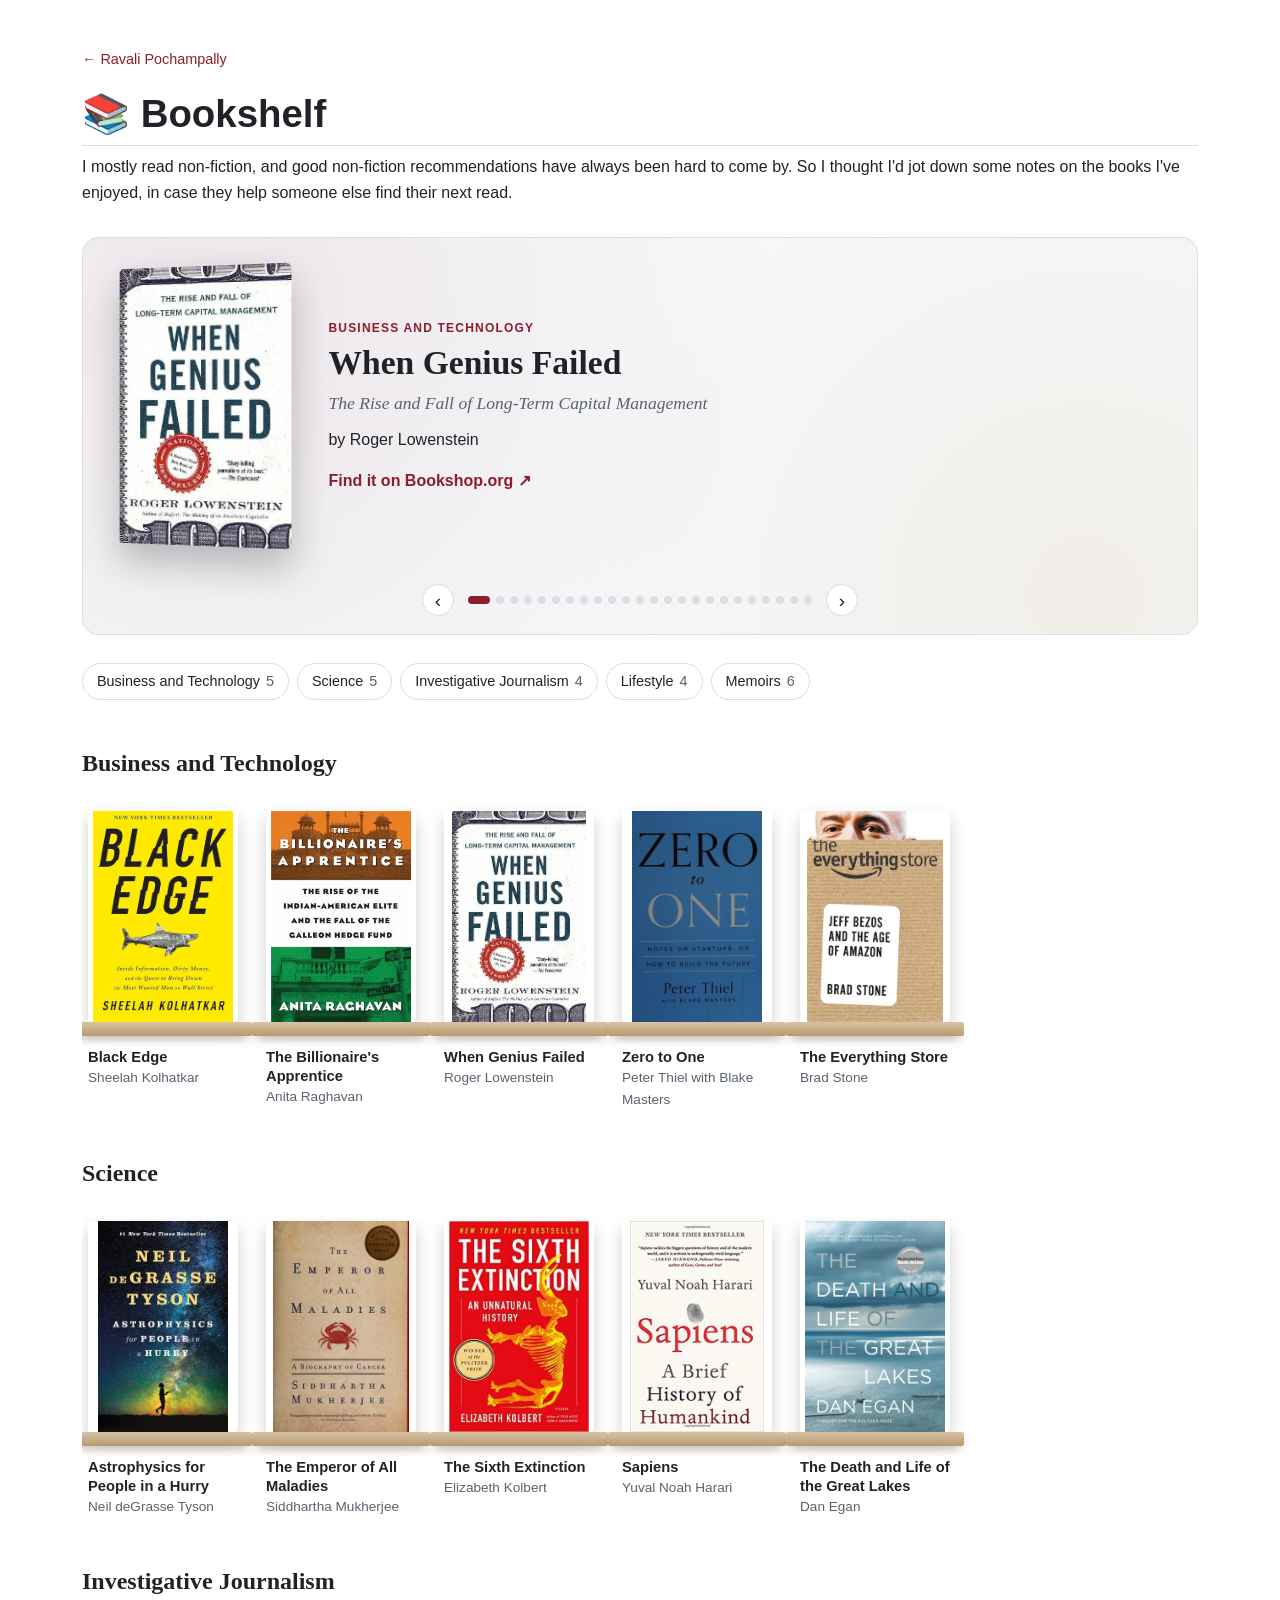
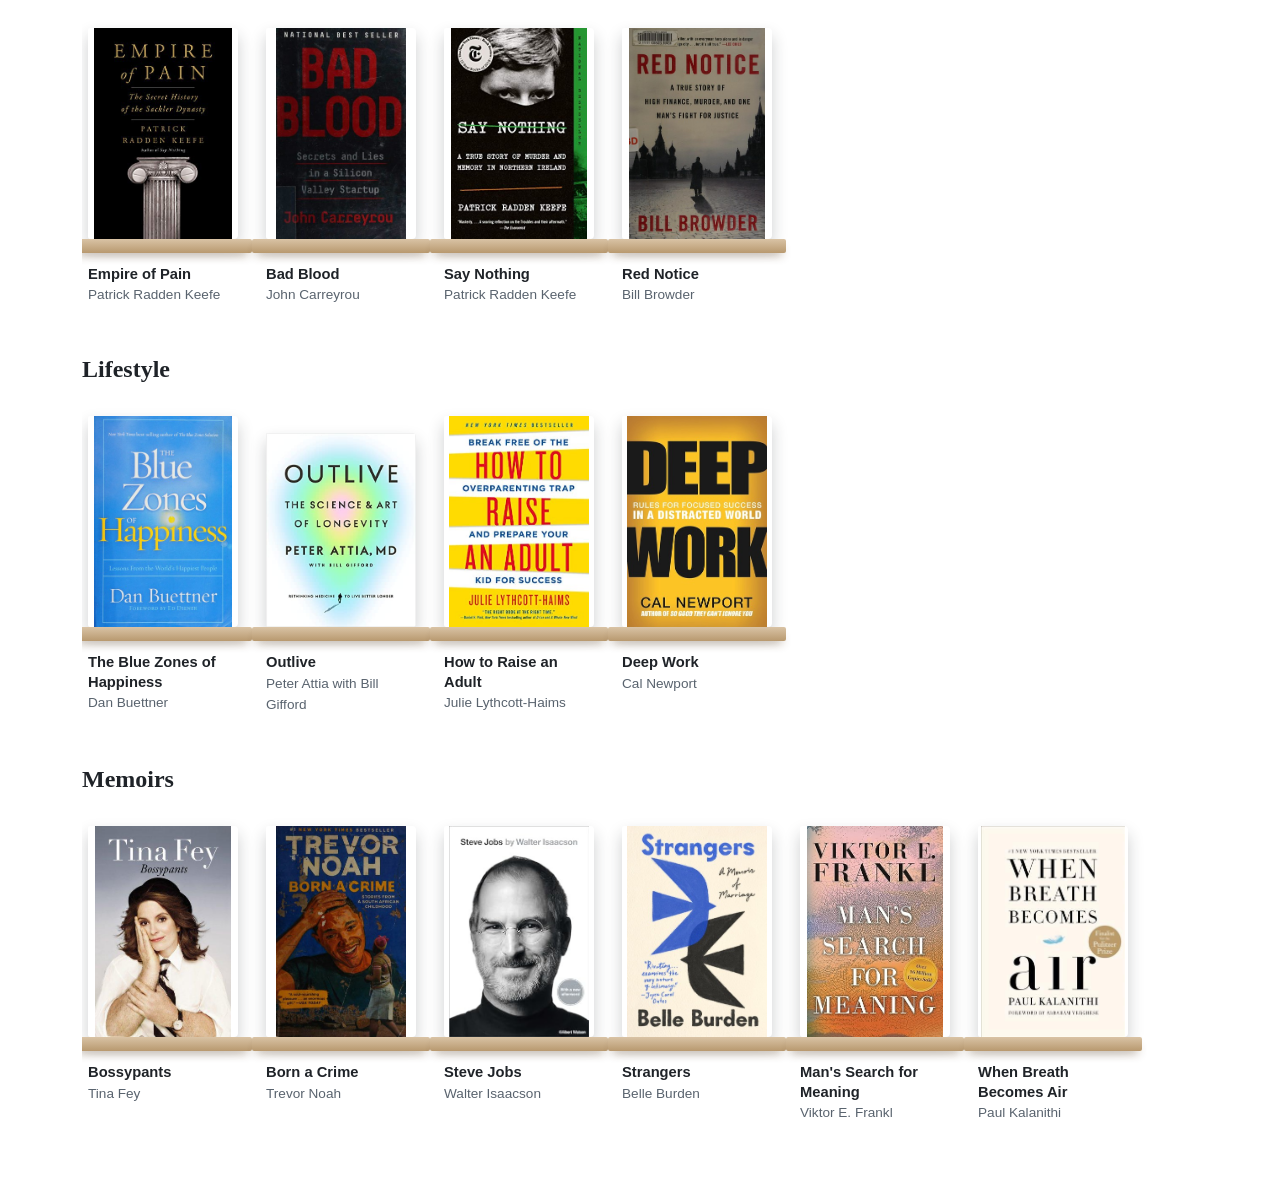
==== bookshelf.html @ 6ad0dac7 "Rebuild site with home, projects and bookshelf pages - Home: intro, links (LinkedIn, GitHub, resume " ====
<!DOCTYPE html>
<html lang="en">
<head>
  <meta charset="utf-8">
  <meta name="viewport" content="width=device-width, initial-scale=1">
  <title>Bookshelf · Ravali Pochampally</title>
  <meta name="description" content="Non-fiction books Ravali Pochampally has enjoyed and recommends: business and technology, science, investigative journalism, lifestyle and memoirs.">
  <link rel="stylesheet" href="css/site.css">
</head>
<body>
  <div class="page page-wide">
    <p class="crumb"><a href="./">← Ravali Pochampally</a></p>
    <h1>📚 Bookshelf</h1>
    <p class="lede">I mostly read non-fiction, and good non-fiction recommendations have always been hard to come by. So I thought I'd jot down some notes on the books I've enjoyed, in case they help someone else find their next read.</p>

    <!-- Rotating spotlight: filled in from the BOOKS list below -->
    <section class="spotlight" aria-roledescription="carousel" aria-label="Featured books">
      <div class="spot-stage" id="spot-stage" aria-live="polite"></div>
      <div class="spot-controls">
        <button class="spot-btn" id="spot-prev" aria-label="Previous book">‹</button>
        <div class="spot-dots" id="spot-dots" role="tablist"></div>
        <button class="spot-btn" id="spot-next" aria-label="Next book">›</button>
      </div>
    </section>

    <nav class="shelf-nav" id="shelf-nav" aria-label="Sections"></nav>

    <!-- Shelves: one per section, filled in from the BOOKS list below -->
    <div id="shelves"></div>
  </div>

  <script>
    /*
      To add a book: add a line to the right section below.
      cover = file in images/books/, sub = subtitle (optional), isbn = 13-digit ISBN.
      Links go to that edition on Bookshop.org. To use a different page, add url: "https://...".
    */
    const BOOKS = [
      { section: "Business and Technology", items: [
        { title: "Black Edge", sub: "Inside Information, Dirty Money, and the Quest to Bring Down the Most Wanted Man on Wall Street", author: "Sheelah Kolhatkar", cover: "black-edge", isbn: "9780812985795" },
        { title: "The Billionaire's Apprentice", sub: "The Rise of the Indian-American Elite and the Fall of the Galleon Hedge Fund", author: "Anita Raghavan", cover: "billionaires-apprentice", isbn: "9781455504039" },
        { title: "When Genius Failed", sub: "The Rise and Fall of Long-Term Capital Management", author: "Roger Lowenstein", cover: "when-genius-failed", isbn: "9780375758256" },
        { title: "Zero to One", sub: "Notes on Startups, or How to Build the Future", author: "Peter Thiel with Blake Masters", cover: "zero-to-one", isbn: "9780804139298" },
        { title: "The Everything Store", sub: "Jeff Bezos and the Age of Amazon", author: "Brad Stone", cover: "everything-store", isbn: "9780316219266" },
      ]},
      { section: "Science", items: [
        { title: "Astrophysics for People in a Hurry", author: "Neil deGrasse Tyson", cover: "astrophysics", isbn: "9780393609394" },
        { title: "The Emperor of All Maladies", sub: "A Biography of Cancer", author: "Siddhartha Mukherjee", cover: "emperor-of-all-maladies", isbn: "9781439170915" },
        { title: "The Sixth Extinction", sub: "An Unnatural History", author: "Elizabeth Kolbert", cover: "sixth-extinction", isbn: "9781250062185" },
        { title: "Sapiens", sub: "A Brief History of Humankind", author: "Yuval Noah Harari", cover: "sapiens", isbn: "9780062316097" },
        { title: "The Death and Life of the Great Lakes", author: "Dan Egan", cover: "death-and-life-great-lakes", isbn: "9780393246438" },
      ]},
      { section: "Investigative Journalism", items: [
        { title: "Empire of Pain", sub: "The Secret History of the Sackler Dynasty", author: "Patrick Radden Keefe", cover: "empire-of-pain", isbn: "9780385545686" },
        { title: "Bad Blood", sub: "Secrets and Lies in a Silicon Valley Startup", author: "John Carreyrou", cover: "bad-blood", isbn: "9781524731656" },
        { title: "Say Nothing", sub: "A True Story of Murder and Memory in Northern Ireland", author: "Patrick Radden Keefe", cover: "say-nothing", isbn: "9780307279286" },
        { title: "Red Notice", sub: "A True Story of High Finance, Murder, and One Man's Fight for Justice", author: "Bill Browder", cover: "red-notice", isbn: "9781476755748" },
      ]},
      { section: "Lifestyle", items: [
        { title: "The Blue Zones of Happiness", sub: "Lessons from the World's Happiest People", author: "Dan Buettner", cover: "blue-zones-happiness", isbn: "9781426218484" },
        { title: "Outlive", sub: "The Science and Art of Longevity", author: "Peter Attia with Bill Gifford", cover: "outlive", isbn: "9780593236598" },
        { title: "How to Raise an Adult", sub: "Break Free of the Overparenting Trap and Prepare Your Kid for Success", author: "Julie Lythcott-Haims", cover: "how-to-raise-an-adult", isbn: "9781627791779" },
        { title: "Deep Work", sub: "Rules for Focused Success in a Distracted World", author: "Cal Newport", cover: "deep-work", isbn: "9781455586691" },
      ]},
      { section: "Memoirs", items: [
        { title: "Bossypants", author: "Tina Fey", cover: "bossypants", isbn: "9780316056861" },
        { title: "Born a Crime", sub: "Stories from a South African Childhood", author: "Trevor Noah", cover: "born-a-crime", isbn: "9780399588198" },
        { title: "Steve Jobs", author: "Walter Isaacson", cover: "steve-jobs", isbn: "9781451648539" },
        { title: "Strangers", sub: "A Memoir of a Marriage", author: "Belle Burden", cover: "strangers", isbn: "9780593733318" },
        { title: "Man's Search for Meaning", author: "Viktor E. Frankl", cover: "mans-search-for-meaning", isbn: "9780807014271" },
        { title: "When Breath Becomes Air", author: "Paul Kalanithi", cover: "when-breath-becomes-air", isbn: "9780812988406" },
      ]},
    ];

    const esc = s => String(s).replace(/[&<>"']/g, c => ({ "&": "&amp;", "<": "&lt;", ">": "&gt;", '"': "&quot;", "'": "&#39;" }[c]));
    const slug = s => s.toLowerCase().replace(/[^a-z0-9]+/g, "-").replace(/^-|-$/g, "");
    const link = b => b.url || "https://bookshop.org/book/" + b.isbn;
    const img = b => "images/books/" + b.cover + ".jpg";

    // ---------- Shelves ----------
    const shelves = document.getElementById("shelves");
    const nav = document.getElementById("shelf-nav");
    BOOKS.forEach(group => {
      const id = slug(group.section);
      nav.insertAdjacentHTML("beforeend", `<a class="chip" href="#${id}">${esc(group.section)} <span>${group.items.length}</span></a>`);
      shelves.insertAdjacentHTML("beforeend", `
        <section class="shelf" id="${id}">
          <h2>${esc(group.section)}</h2>
          <div class="shelf-row">
            ${group.items.map(b => `
              <a class="book" href="${link(b)}" target="_blank" rel="noopener" title="${esc(b.title)}${b.sub ? ": " + esc(b.sub) : ""}, by ${esc(b.author)}">
                <span class="cover"><img src="${img(b)}" alt="Cover of ${esc(b.title)}" loading="lazy"></span>
                <span class="book-title">${esc(b.title)}</span>
                <span class="book-author">${esc(b.author)}</span>
              </a>`).join("")}
          </div>
        </section>`);
    });

    // ---------- Spotlight (rotates through every book) ----------
    const all = BOOKS.flatMap(g => g.items.map(b => ({ ...b, section: g.section })));
    // Shuffle so each visit starts somewhere different.
    for (let i = all.length - 1; i > 0; i--) { const j = Math.floor(Math.random() * (i + 1)); [all[i], all[j]] = [all[j], all[i]]; }

    const stage = document.getElementById("spot-stage");
    const dots = document.getElementById("spot-dots");
    all.forEach((b, i) => dots.insertAdjacentHTML("beforeend",
      `<button class="spot-dot" role="tab" aria-label="${esc(b.title)}" data-i="${i}"></button>`));

    let cur = 0, timer = null;
    const reduce = window.matchMedia("(prefers-reduced-motion: reduce)").matches;

    function show(i) {
      cur = (i + all.length) % all.length;
      const b = all[cur];
      stage.innerHTML = `
        <a class="spot-card" href="${link(b)}" target="_blank" rel="noopener">
          <span class="spot-cover"><img src="${img(b)}" alt="Cover of ${esc(b.title)}"></span>
          <span class="spot-text">
            <span class="spot-cat">${esc(b.section)}</span>
            <span class="spot-title">${esc(b.title)}</span>
            ${b.sub ? `<span class="spot-sub">${esc(b.sub)}</span>` : ""}
            <span class="spot-author">by ${esc(b.author)}</span>
            <span class="spot-go">Find it on Bookshop.org ↗</span>
          </span>
        </a>`;
      dots.querySelectorAll(".spot-dot").forEach((d, k) => d.setAttribute("aria-selected", k === cur));
    }
    function start() { if (!reduce) { stop(); timer = setInterval(() => show(cur + 1), 4500); } }
    function stop() { clearInterval(timer); timer = null; }

    document.getElementById("spot-prev").onclick = () => { show(cur - 1); start(); };
    document.getElementById("spot-next").onclick = () => { show(cur + 1); start(); };
    dots.onclick = e => { const d = e.target.closest(".spot-dot"); if (d) { show(+d.dataset.i); start(); } };
    const spot = document.querySelector(".spotlight");
    spot.addEventListener("mouseenter", stop);
    spot.addEventListener("mouseleave", start);
    spot.addEventListener("focusin", stop);
    spot.addEventListener("focusout", start);

    show(0);
    start();
  </script>
</body>
</html>
---- css/site.css ----
:root {
  --text: #1f2328;
  --muted: #59636e;
  --accent: #8b1e2d;
  --rule: #d8dee4;
  --bg: #ffffff;
  --panel: #f6f8fa;
  --star: #b7791f;
}
* { box-sizing: border-box; }
html { -webkit-text-size-adjust: 100%; }
body {
  margin: 0;
  background: var(--bg);
  color: var(--text);
  font: 16px/1.6 -apple-system, BlinkMacSystemFont, "Segoe UI", "Noto Sans", Helvetica, Arial, sans-serif;
}
a { color: var(--accent); text-decoration: none; }
a:hover { text-decoration: underline; }

.page {
  max-width: 920px;
  margin: 0 auto;
  padding: 48px 32px 64px;
}

/* ---------- Header ---------- */
.crumb {
  font-size: 0.9rem;
  margin: 0 0 20px;
}
h1 {
  font-size: 2.4rem;
  line-height: 1.2;
  margin: 0 0 8px;
  padding-bottom: 8px;
  border-bottom: 1px solid var(--rule);
}
.contact {
  list-style: none;
  padding: 0;
  margin: 12px 0 24px;
  color: var(--muted);
}
.contact li { margin: 2px 0; }
.lede { margin: 0 0 8px; }
.muted { color: var(--muted); }

h2 {
  font-size: 1.5rem;
  margin: 40px 0 16px;
  padding-bottom: 6px;
  border-bottom: 1px solid var(--rule);
}

/* ---------- Home: panels that link to their own pages ---------- */
.panels {
  display: grid;
  grid-template-columns: repeat(2, minmax(0, 1fr));
  gap: 20px;
  margin-top: 36px;
}
.panel {
  display: block;
  color: inherit;
  background: var(--panel);
  border: 1px solid var(--rule);
  border-radius: 10px;
  padding: 22px 24px;
  transition: border-color 0.15s, box-shadow 0.15s, transform 0.15s;
}
.panel:hover {
  text-decoration: none;
  border-color: var(--accent);
  box-shadow: 0 4px 14px rgba(31, 35, 40, 0.08);
  transform: translateY(-2px);
}
.panel h2 {
  font-size: 1.25rem;
  margin: 0 0 6px;
  padding: 0;
  border: 0;
}
.panel p { margin: 0 0 12px; color: var(--muted); font-size: 0.95rem; }
.panel ul { margin: 0 0 14px; padding-left: 1.2em; font-size: 0.95rem; }
.panel .go { color: var(--accent); font-weight: 600; font-size: 0.95rem; }

/* ---------- Projects page: clickable tiles ---------- */
.page-wide { max-width: 1180px; }
.tiles {
  display: grid;
  grid-template-columns: repeat(auto-fill, minmax(320px, 1fr));
  gap: 28px;
  margin-top: 32px;
}
.tile {
  display: flex;
  flex-direction: column;
  color: inherit;
  background: var(--bg);
  border: 1px solid var(--rule);
  border-radius: 14px;
  overflow: hidden;
  box-shadow: 0 2px 10px rgba(31, 35, 40, 0.05);
  transition: transform 0.18s, box-shadow 0.18s, border-color 0.18s;
}
.tile:hover {
  text-decoration: none;
  transform: translateY(-4px);
  border-color: var(--accent);
  box-shadow: 0 10px 28px rgba(31, 35, 40, 0.12);
}
.tile-shot {
  display: block;
  width: 100%;
  aspect-ratio: 16 / 10;
  object-fit: cover;
  object-position: top;
  border-bottom: 1px solid var(--rule);
}
.tile-body {
  flex: 1;
  display: flex;
  flex-direction: column;
  padding: 20px 22px 22px;
}
.tile-cat {
  font-size: 0.75rem;
  font-weight: 600;
  letter-spacing: 0.08em;
  text-transform: uppercase;
  color: var(--muted);
  margin: 0 0 8px;
}
.tile h2 {
  font-size: 1.3rem;
  line-height: 1.3;
  margin: 0 0 4px;
  padding: 0;
  border: 0;
}
.tile-tag {
  color: var(--accent);
  font-weight: 600;
  margin: 0 0 10px;
}
.tile-body > p:not([class]) {
  color: var(--muted);
  font-size: 0.95rem;
  margin: 0 0 14px;
}
.tile-foot { margin-top: auto; }
.tile-note {
  font-size: 0.85rem;
  color: var(--muted);
  font-style: italic;
}
.tile-visit {
  color: var(--accent);
  font-weight: 600;
  font-size: 0.95rem;
}
.tile:hover .tile-visit { text-decoration: underline; }

/* ---------- Bookshelf page ---------- */

/* Spotlight: auto-rotating featured book */
.spotlight {
  margin: 32px 0 8px;
  padding: 28px 32px 18px;
  border: 1px solid var(--rule);
  border-radius: 16px;
  background:
    radial-gradient(circle at 12% 20%, rgba(139, 30, 45, 0.08), transparent 55%),
    radial-gradient(circle at 90% 90%, rgba(183, 121, 31, 0.08), transparent 50%),
    var(--panel);
}
.spot-stage { min-height: 300px; }
.spot-card {
  display: flex;
  gap: 36px;
  align-items: center;
  color: inherit;
  animation: spot-in 0.5s ease;
}
.spot-card:hover { text-decoration: none; }
@keyframes spot-in {
  from { opacity: 0; transform: translateX(16px); }
  to   { opacity: 1; transform: none; }
}
.spot-cover {
  flex: 0 0 auto;
  perspective: 900px;
}
.spot-cover img {
  display: block;
  height: 280px;
  width: auto;
  border-radius: 3px 6px 6px 3px;
  box-shadow: -6px 0 0 -2px rgba(0, 0, 0, 0.15) inset, 0 18px 36px rgba(31, 35, 40, 0.28);
  transform: rotateY(-14deg);
  transition: transform 0.35s ease;
}
.spot-card:hover .spot-cover img { transform: rotateY(0deg) scale(1.03); }
.spot-text { display: flex; flex-direction: column; gap: 6px; max-width: 560px; }
.spot-cat {
  font-size: 0.75rem;
  font-weight: 600;
  letter-spacing: 0.1em;
  text-transform: uppercase;
  color: var(--accent);
}
.spot-title {
  font-family: Georgia, "Times New Roman", serif;
  font-size: 2.1rem;
  font-weight: 700;
  line-height: 1.15;
}
.spot-sub { font-family: Georgia, serif; font-style: italic; font-size: 1.1rem; color: var(--muted); }
.spot-author { font-size: 1rem; margin-top: 4px; }
.spot-go { color: var(--accent); font-weight: 600; margin-top: 10px; }
.spot-card:hover .spot-go { text-decoration: underline; }

.spot-controls {
  display: flex;
  align-items: center;
  justify-content: center;
  gap: 14px;
  margin-top: 18px;
}
.spot-btn {
  width: 32px; height: 32px;
  border-radius: 50%;
  border: 1px solid var(--rule);
  background: var(--bg);
  color: var(--text);
  font-size: 1.2rem;
  line-height: 1;
  cursor: pointer;
}
.spot-btn:hover { border-color: var(--accent); color: var(--accent); }
.spot-dots { display: flex; flex-wrap: wrap; gap: 6px; justify-content: center; }
.spot-dot {
  width: 8px; height: 8px;
  padding: 0;
  border: 0;
  border-radius: 50%;
  background: var(--rule);
  cursor: pointer;
  transition: width 0.25s, background 0.25s;
}
.spot-dot[aria-selected="true"] { width: 22px; border-radius: 4px; background: var(--accent); }

/* Section chips */
.shelf-nav {
  display: flex;
  flex-wrap: wrap;
  gap: 8px;
  margin: 28px 0 0;
}
.chip {
  padding: 6px 14px;
  border: 1px solid var(--rule);
  border-radius: 999px;
  color: var(--text);
  font-size: 0.9rem;
  background: var(--bg);
}
.chip span { color: var(--muted); margin-left: 2px; }
.chip:hover { text-decoration: none; border-color: var(--accent); color: var(--accent); }

/* Shelves: covers standing on a ledge */
.shelf { margin: 44px 0 0; scroll-margin-top: 20px; }
.shelf h2 {
  font-family: Georgia, "Times New Roman", serif;
  font-size: 1.5rem;
  margin: 0 0 18px;
  border: 0;
  padding: 0;
}
.shelf-row {
  position: relative;
  display: flex;
  gap: 28px;
  overflow-x: auto;
  scroll-snap-type: x mandatory;
  padding: 10px 6px 0;
  align-items: flex-start;
}
.book {
  flex: 0 0 150px;
  scroll-snap-align: start;
  display: flex;
  flex-direction: column;
  color: inherit;
}
.book:hover { text-decoration: none; }
.cover {
  position: relative;
  display: flex;
  align-items: flex-end;
  height: 225px;
  padding-bottom: 14px;
}
/* the ledge each cover stands on */
.cover::after {
  content: "";
  position: absolute;
  left: -14px; right: -14px; bottom: 0;
  height: 14px;
  background: linear-gradient(#d9c3a5, #b8996f);
  border-radius: 2px;
  box-shadow: 0 6px 10px -4px rgba(80, 52, 20, 0.45);
}
.cover img {
  display: block;
  width: 100%;
  max-height: 211px;
  object-fit: contain;
  object-position: bottom;
  border-radius: 2px 4px 4px 2px;
  box-shadow: 0 8px 16px rgba(31, 35, 40, 0.22);
  transform-origin: bottom center;
  transition: transform 0.25s ease, box-shadow 0.25s ease;
}
.book:hover .cover img {
  transform: translateY(-10px) rotate(-2deg);
  box-shadow: 0 18px 28px rgba(31, 35, 40, 0.28);
}
.book-title { font-weight: 600; font-size: 0.92rem; line-height: 1.3; margin-top: 12px; }
.book:hover .book-title { color: var(--accent); }
.book-author { font-size: 0.85rem; color: var(--muted); }

@media (max-width: 700px) {
  .spotlight { padding: 22px 18px 14px; }
  .spot-card { flex-direction: column; text-align: center; gap: 18px; }
  .spot-text { align-items: center; }
  .spot-cover img { height: 220px; transform: none; }
  .spot-title { font-size: 1.6rem; }
  .spot-stage { min-height: 420px; }
  .book { flex-basis: 120px; }
  .cover { height: 190px; }
  .cover img { max-height: 176px; }
}
@media (prefers-reduced-motion: reduce) {
  .spot-card { animation: none; }
  .cover img, .spot-cover img { transition: none; }
}

footer {
  margin-top: 56px;
  font-size: 0.85rem;
  color: var(--muted);
}

@media (max-width: 700px) {
  .page { padding: 32px 20px 48px; }
  .panels { grid-template-columns: 1fr; }
  h1 { font-size: 2rem; }
}
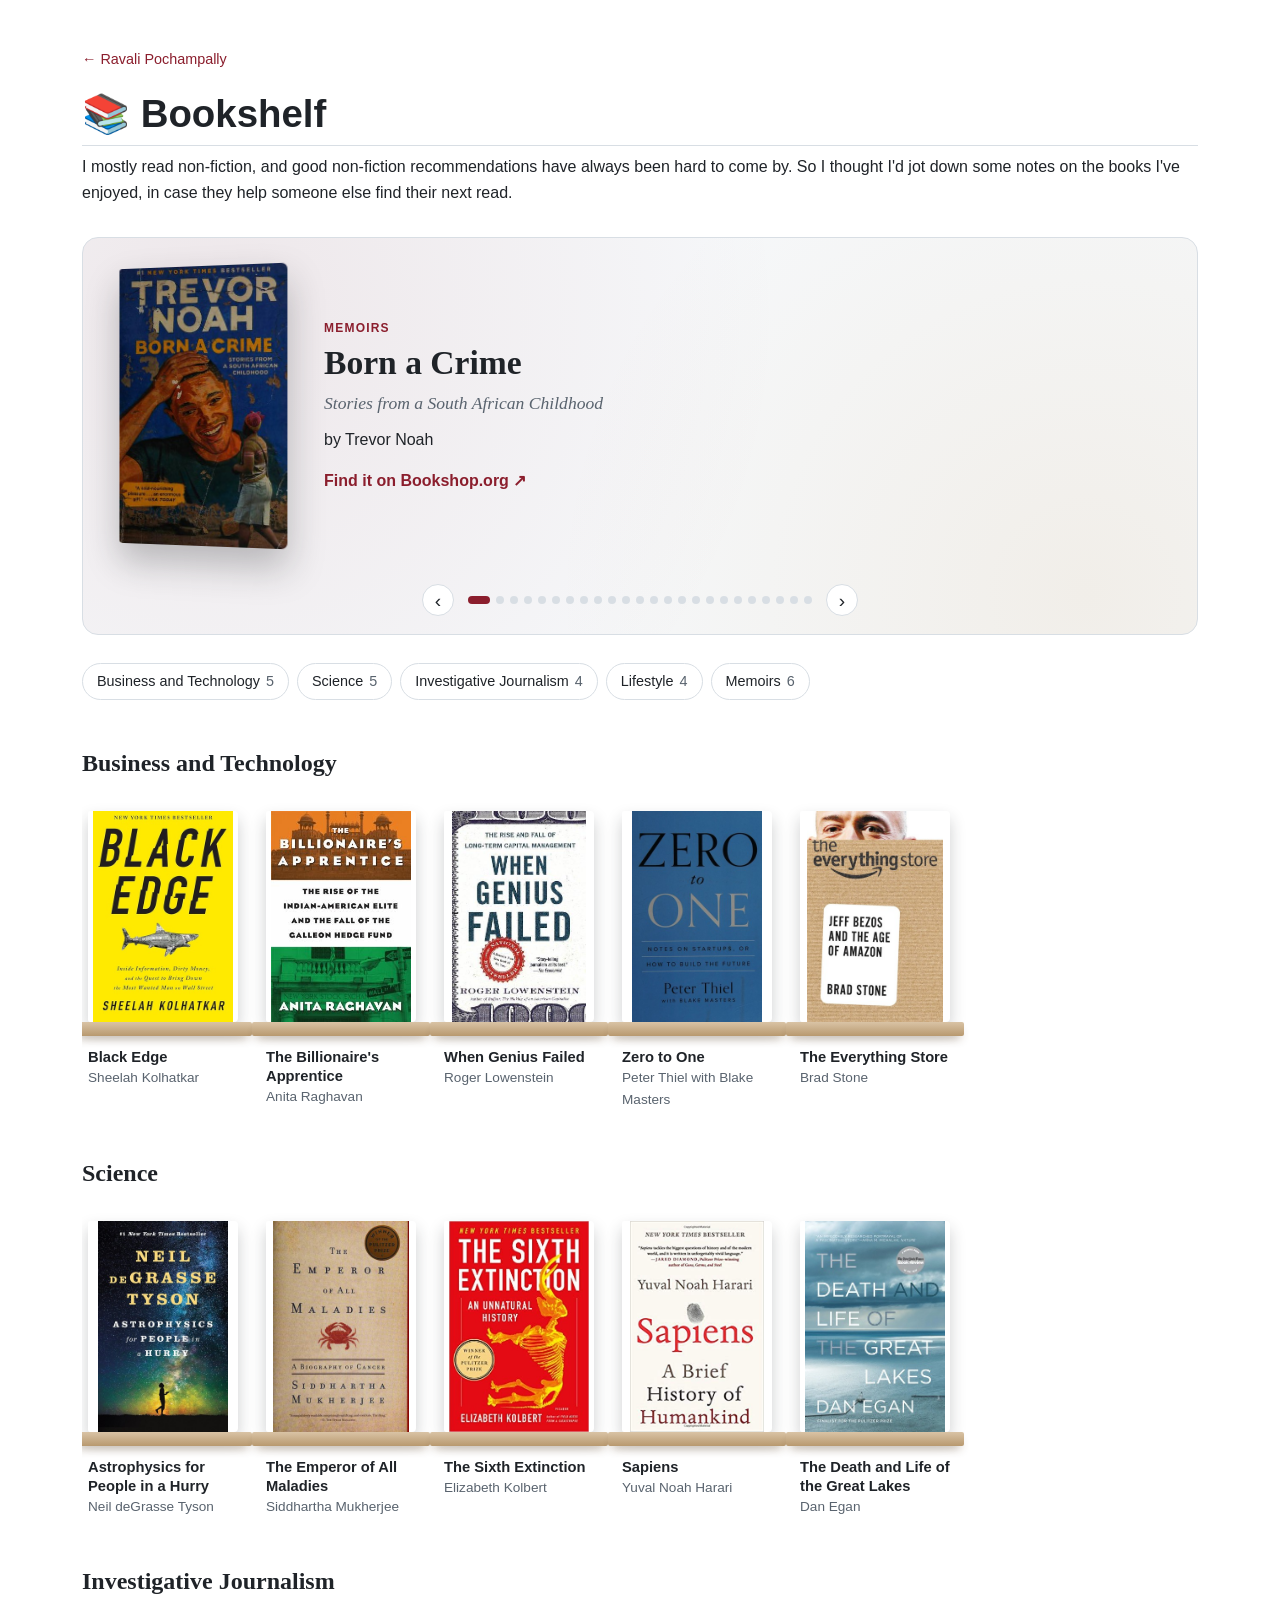
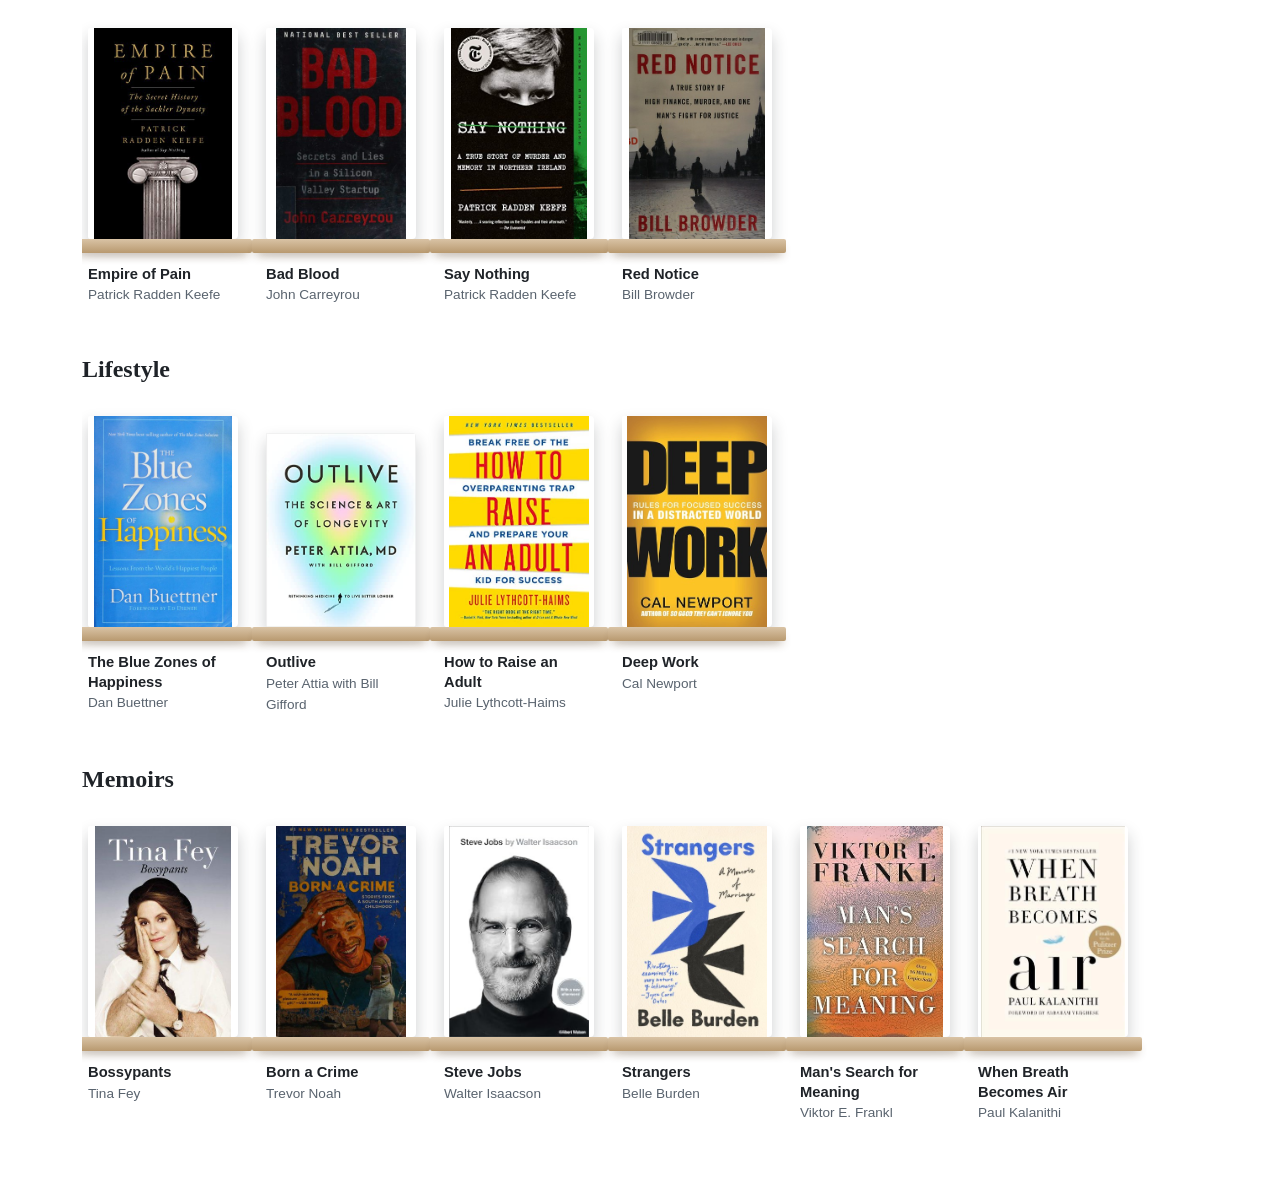
==== commit 458f45bd: "Add profile icons and SEO metadata - Replace text links with LinkedIn, GitHub, Google Scholar and re" ====
--- a/bookshelf.html
+++ b/bookshelf.html
@@ -5,6 +5,8 @@
   <meta name="viewport" content="width=device-width, initial-scale=1">
   <title>Bookshelf · Ravali Pochampally</title>
   <meta name="description" content="Non-fiction books Ravali Pochampally has enjoyed and recommends: business and technology, science, investigative journalism, lifestyle and memoirs.">
+  <link rel="canonical" href="https://ravalip.com/bookshelf.html">
+  <link rel="icon" href="favicon.svg" type="image/svg+xml">
   <link rel="stylesheet" href="css/site.css">
 </head>
 <body>
--- a/css/site.css
+++ b/css/site.css
@@ -43,6 +43,30 @@
   color: var(--muted);
 }
 .contact li { margin: 2px 0; }
+.location { margin: 12px 0 6px; color: var(--muted); }
+.social {
+  display: flex;
+  gap: 14px;
+  margin: 0 0 24px;
+}
+.social a {
+  display: inline-flex;
+  align-items: center;
+  justify-content: center;
+  width: 38px;
+  height: 38px;
+  border: 1px solid var(--rule);
+  border-radius: 50%;
+  color: var(--muted);
+  transition: color 0.15s, border-color 0.15s, transform 0.15s;
+}
+.social a:hover {
+  color: var(--accent);
+  border-color: var(--accent);
+  transform: translateY(-2px);
+}
+.social svg { width: 18px; height: 18px; fill: currentColor; }
+.social svg[fill="none"] { fill: none; }
 .lede { margin: 0 0 8px; }
 .muted { color: var(--muted); }
 
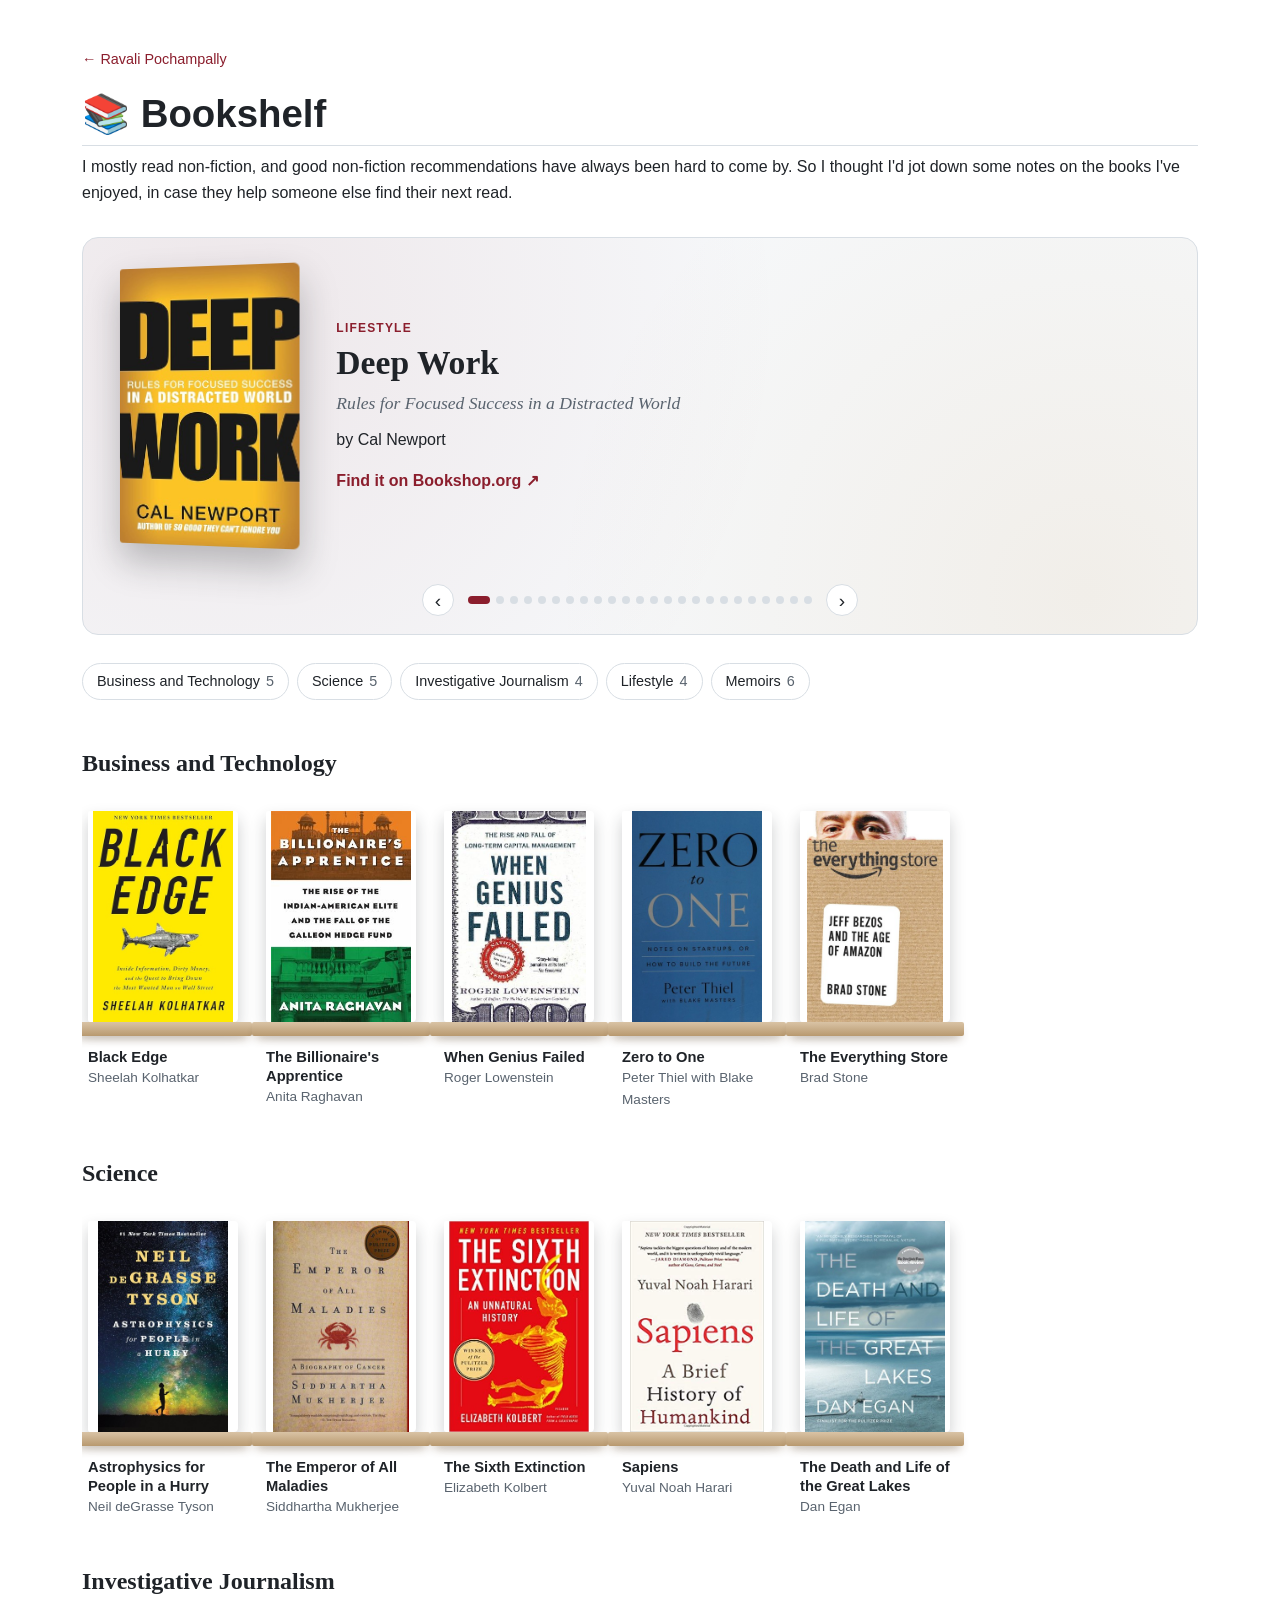
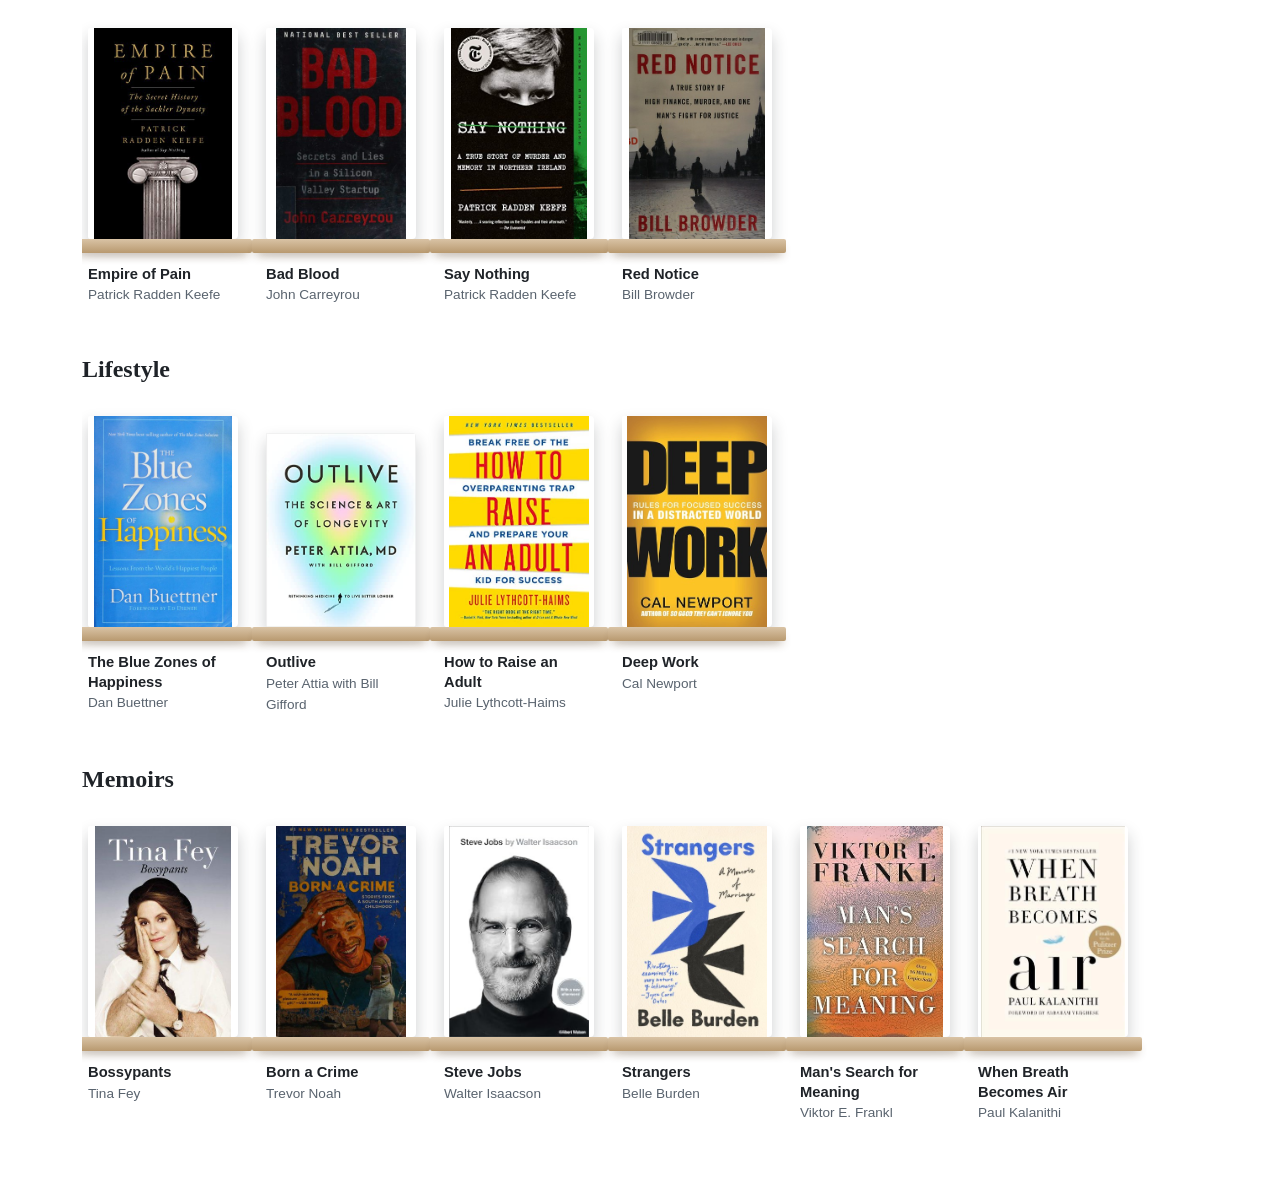
==== commit ea3a5c55: "Fix Bookshop link for The Death and Life of the Great Lakes Co-Authored-By: Claude Opus 5.5 <noreply" ====
--- a/bookshelf.html
+++ b/bookshelf.html
@@ -50,7 +50,7 @@
         { title: "The Emperor of All Maladies", sub: "A Biography of Cancer", author: "Siddhartha Mukherjee", cover: "emperor-of-all-maladies", isbn: "9781439170915" },
         { title: "The Sixth Extinction", sub: "An Unnatural History", author: "Elizabeth Kolbert", cover: "sixth-extinction", isbn: "9781250062185" },
         { title: "Sapiens", sub: "A Brief History of Humankind", author: "Yuval Noah Harari", cover: "sapiens", isbn: "9780062316097" },
-        { title: "The Death and Life of the Great Lakes", author: "Dan Egan", cover: "death-and-life-great-lakes", isbn: "9780393246438" },
+        { title: "The Death and Life of the Great Lakes", author: "Dan Egan", cover: "death-and-life-great-lakes", isbn: "9780393355550", url: "https://bookshop.org/p/books/the-death-and-life-of-the-great-lakes-dan-egan/406b91a2994bd4eb?ean=9780393355550" },
       ]},
       { section: "Investigative Journalism", items: [
         { title: "Empire of Pain", sub: "The Secret History of the Sackler Dynasty", author: "Patrick Radden Keefe", cover: "empire-of-pain", isbn: "9780385545686" },
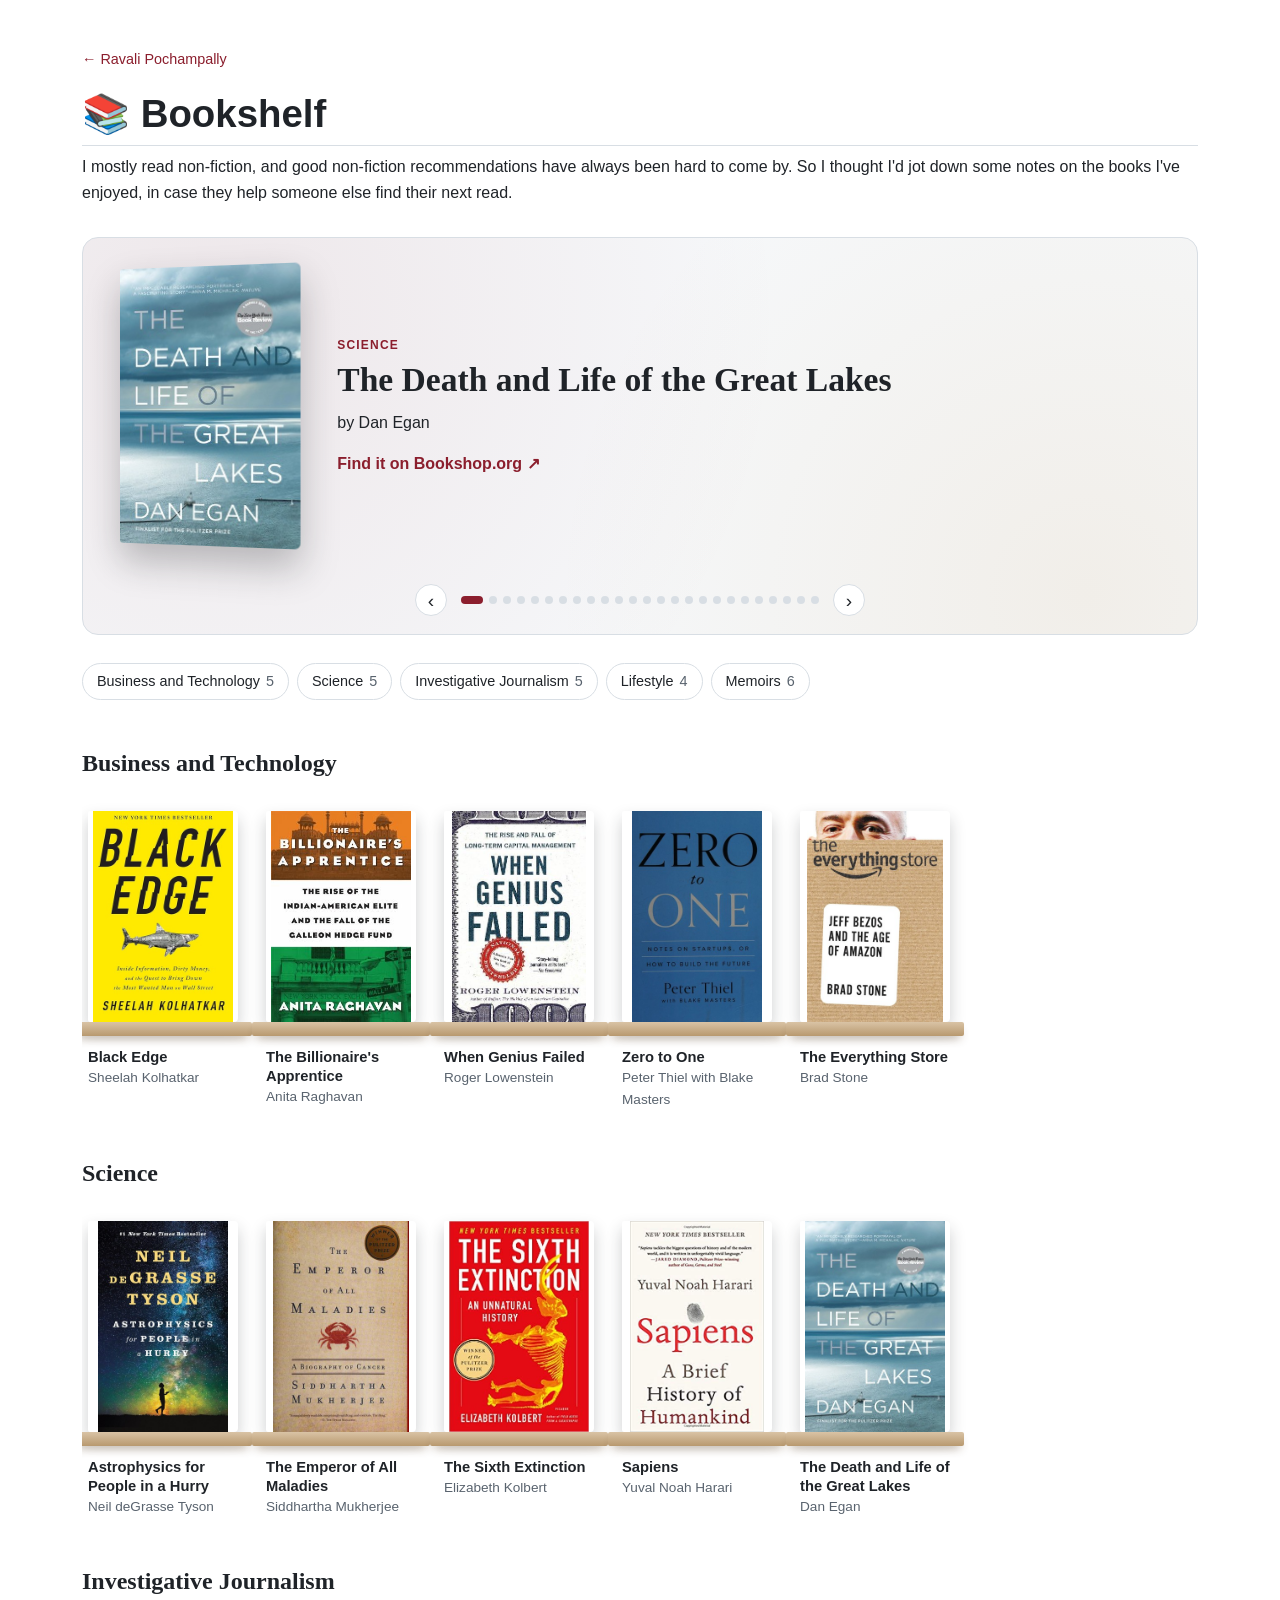
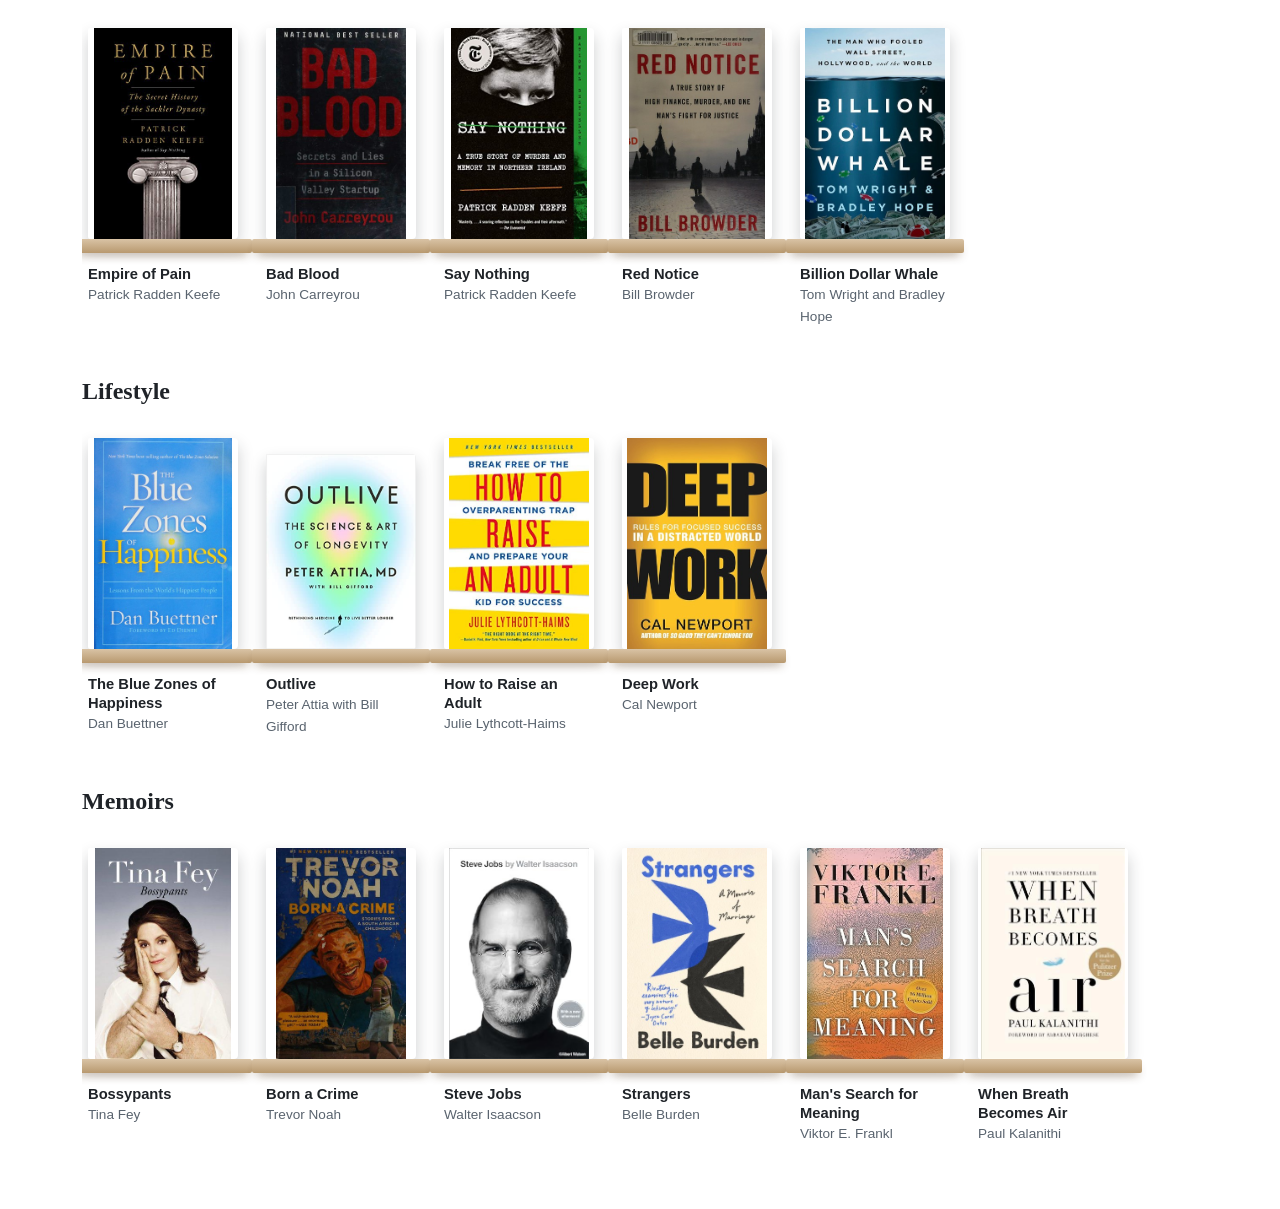
==== commit 7f9c564b: "Add Billion Dollar Whale to bookshelf Co-Authored-By: Claude Opus 5.5 <noreply@anthropic.com>" ====
--- a/bookshelf.html
+++ b/bookshelf.html
@@ -57,6 +57,7 @@
         { title: "Bad Blood", sub: "Secrets and Lies in a Silicon Valley Startup", author: "John Carreyrou", cover: "bad-blood", isbn: "9781524731656" },
         { title: "Say Nothing", sub: "A True Story of Murder and Memory in Northern Ireland", author: "Patrick Radden Keefe", cover: "say-nothing", isbn: "9780307279286" },
         { title: "Red Notice", sub: "A True Story of High Finance, Murder, and One Man's Fight for Justice", author: "Bill Browder", cover: "red-notice", isbn: "9781476755748" },
+        { title: "Billion Dollar Whale", sub: "The Man Who Fooled Wall Street, Hollywood, and the World", author: "Tom Wright and Bradley Hope", cover: "billion-dollar-whale", isbn: "9780316436502" },
       ]},
       { section: "Lifestyle", items: [
         { title: "The Blue Zones of Happiness", sub: "Lessons from the World's Happiest People", author: "Dan Buettner", cover: "blue-zones-happiness", isbn: "9781426218484" },
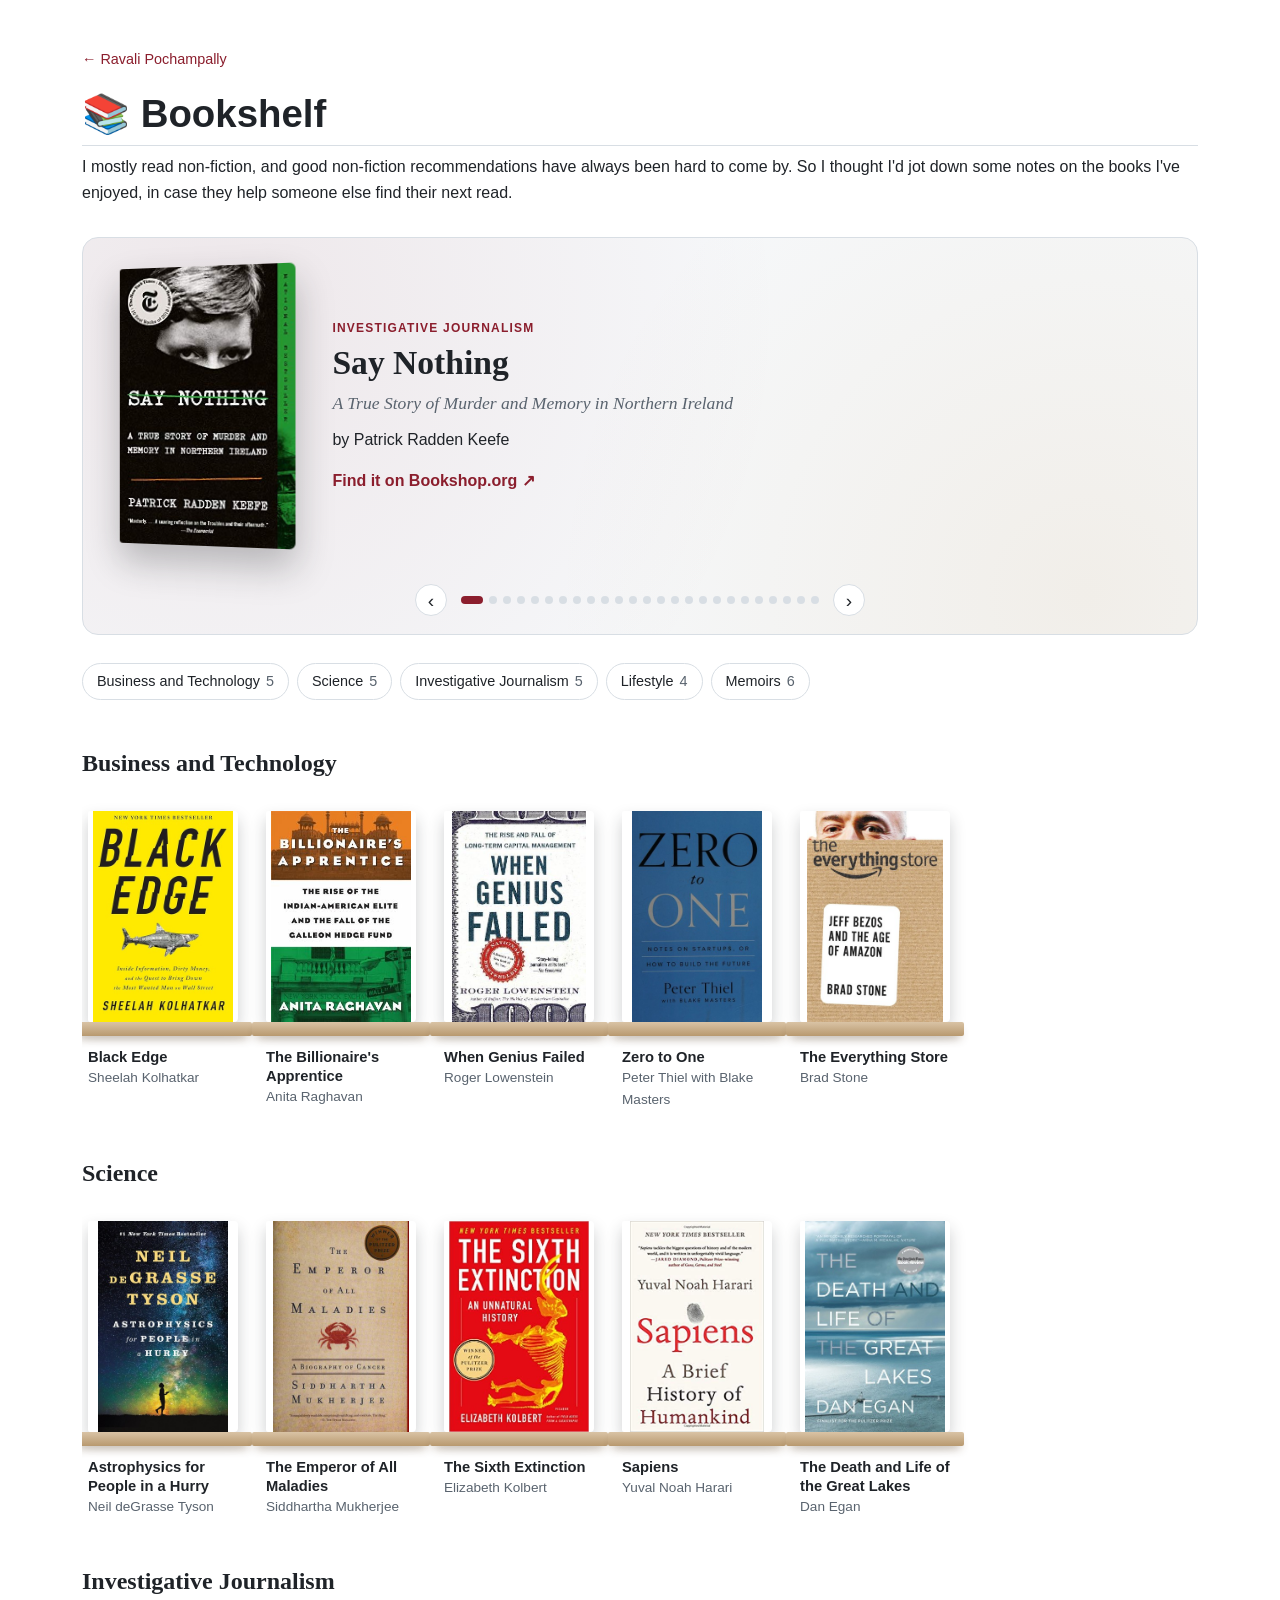
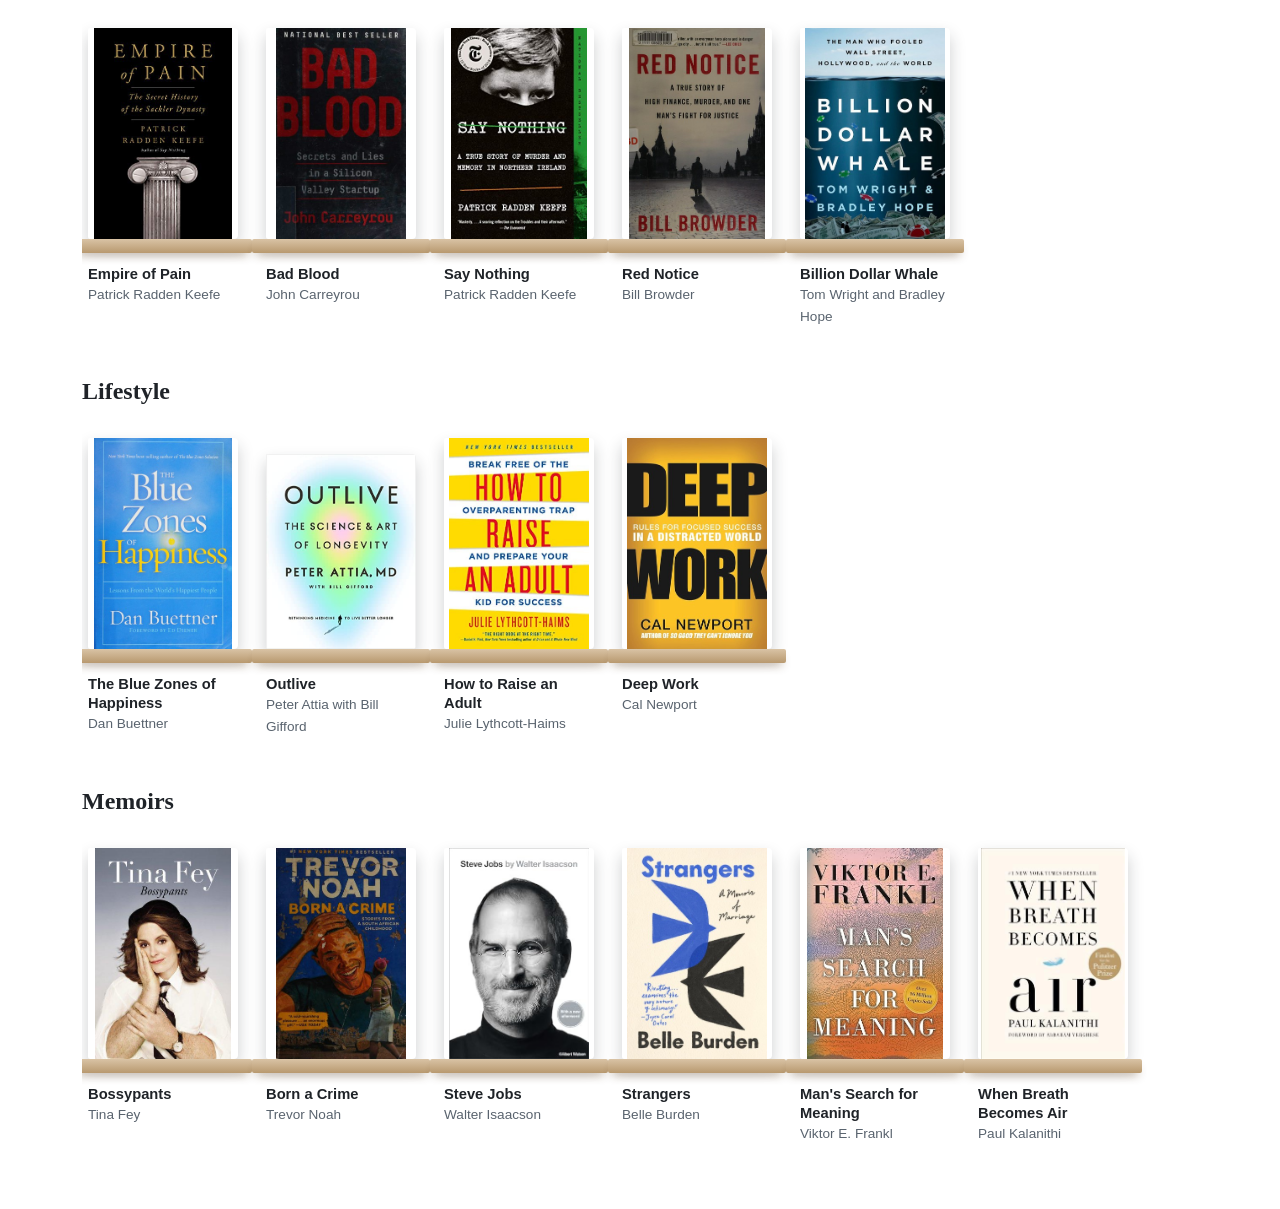
==== commit 4fe9954d: "Fix Bookshop link for Billion Dollar Whale Co-Authored-By: Claude Opus 5.5 <noreply@anthropic.com>" ====
--- a/bookshelf.html
+++ b/bookshelf.html
@@ -57,7 +57,7 @@
         { title: "Bad Blood", sub: "Secrets and Lies in a Silicon Valley Startup", author: "John Carreyrou", cover: "bad-blood", isbn: "9781524731656" },
         { title: "Say Nothing", sub: "A True Story of Murder and Memory in Northern Ireland", author: "Patrick Radden Keefe", cover: "say-nothing", isbn: "9780307279286" },
         { title: "Red Notice", sub: "A True Story of High Finance, Murder, and One Man's Fight for Justice", author: "Bill Browder", cover: "red-notice", isbn: "9781476755748" },
-        { title: "Billion Dollar Whale", sub: "The Man Who Fooled Wall Street, Hollywood, and the World", author: "Tom Wright and Bradley Hope", cover: "billion-dollar-whale", isbn: "9780316436502" },
+        { title: "Billion Dollar Whale", sub: "The Man Who Fooled Wall Street, Hollywood, and the World", author: "Tom Wright and Bradley Hope", cover: "billion-dollar-whale", isbn: "9780316436472", url: "https://bookshop.org/p/books/billion-dollar-whale-the-man-who-fooled-wall-street-hollywood-and-the-world-bradley-hope/942546a451bd9199?ean=9780316436472" },
       ]},
       { section: "Lifestyle", items: [
         { title: "The Blue Zones of Happiness", sub: "Lessons from the World's Happiest People", author: "Dan Buettner", cover: "blue-zones-happiness", isbn: "9781426218484" },
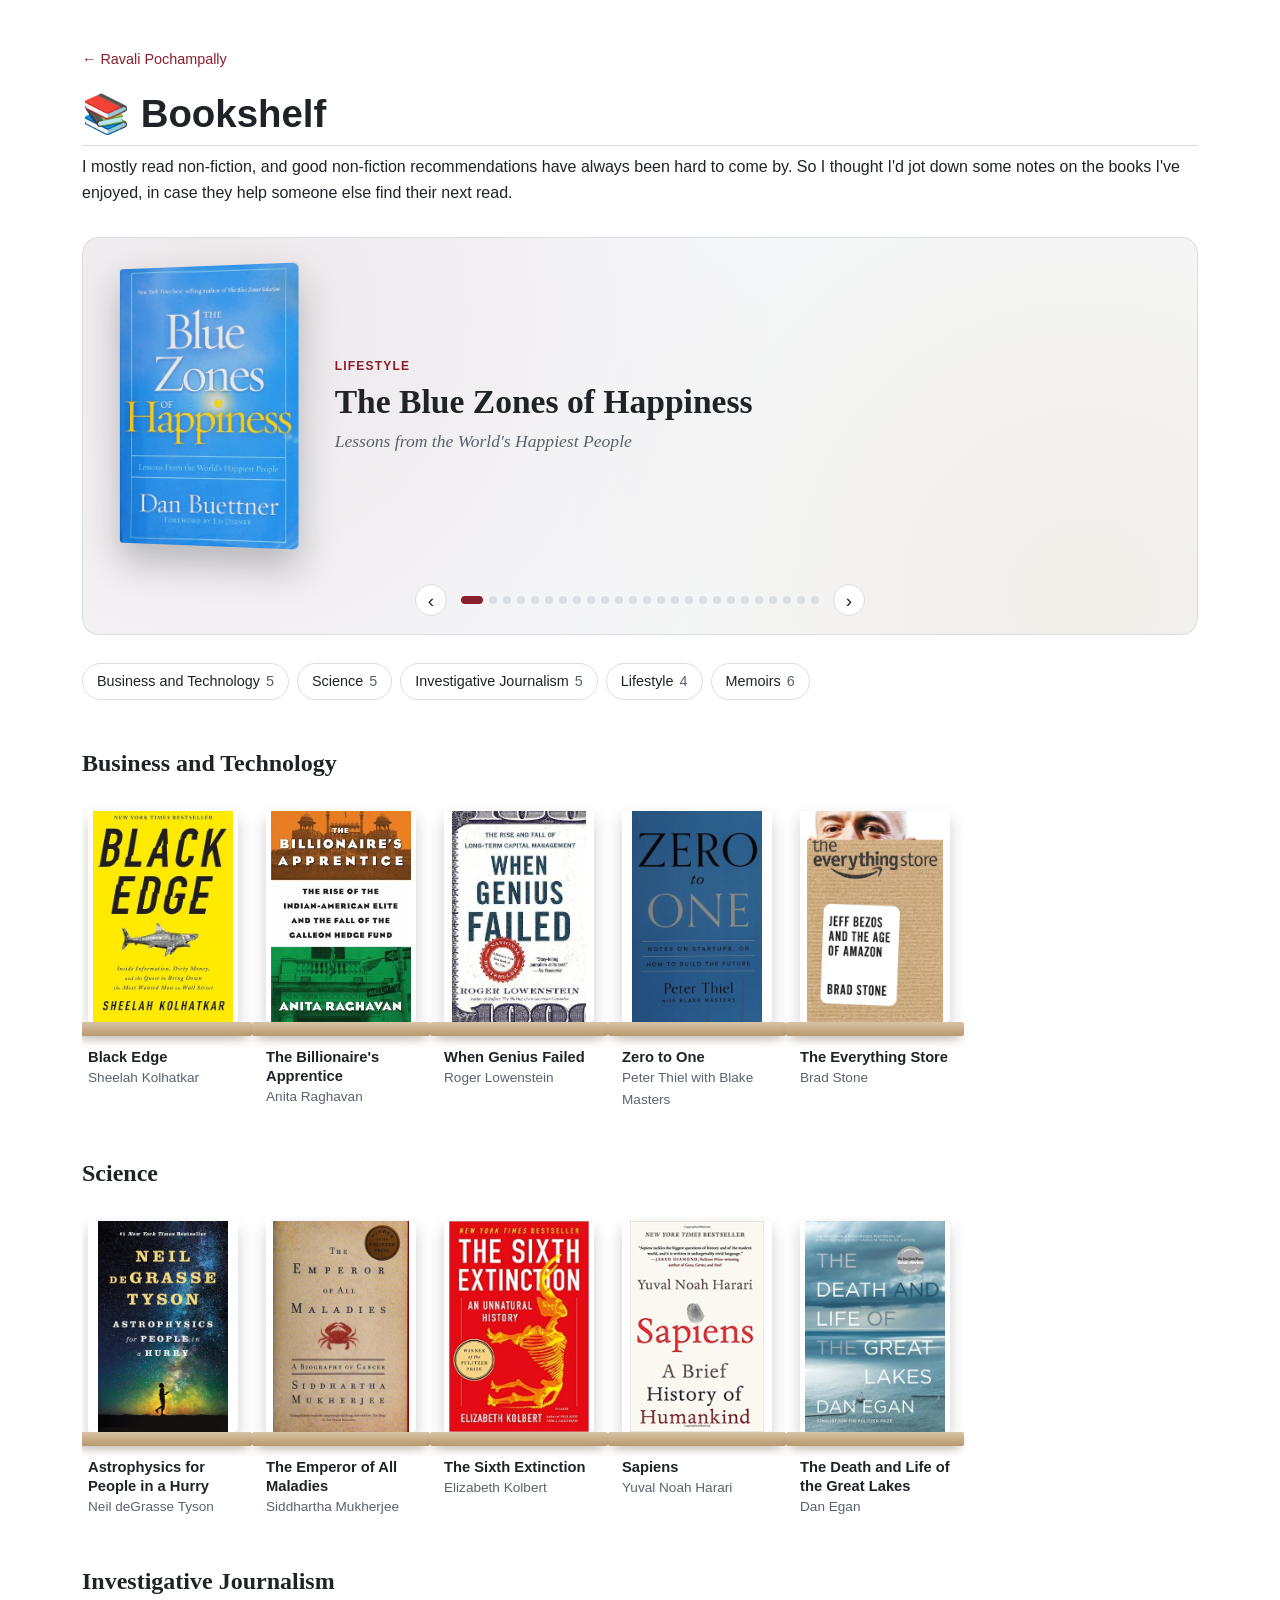
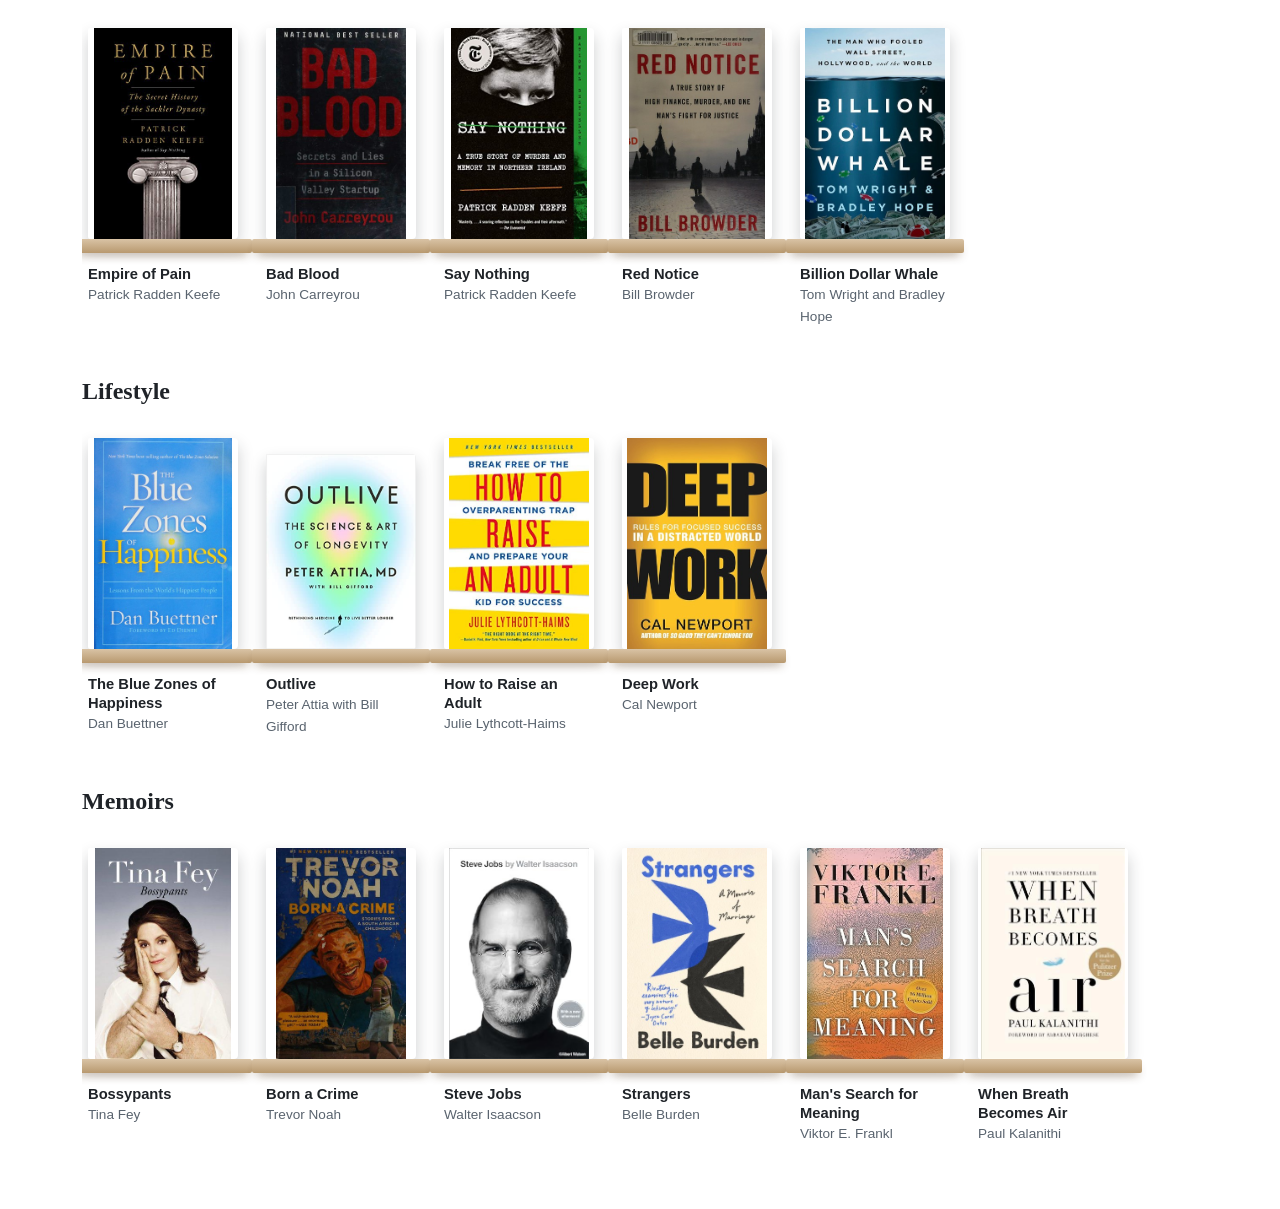
==== commit fd6abcd2: "Spotlight shows personal snippet instead of author and Bookshop link Co-Authored-By: Claude Opus 5.5" ====
--- a/bookshelf.html
+++ b/bookshelf.html
@@ -35,43 +35,44 @@
     /*
       To add a book: add a line to the right section below.
       cover = file in images/books/, sub = subtitle (optional), isbn = 13-digit ISBN.
+      note = your snippet, shown in the spotlight at the top (leave "" to show none).
       Links go to that edition on Bookshop.org. To use a different page, add url: "https://...".
     */
     const BOOKS = [
       { section: "Business and Technology", items: [
-        { title: "Black Edge", sub: "Inside Information, Dirty Money, and the Quest to Bring Down the Most Wanted Man on Wall Street", author: "Sheelah Kolhatkar", cover: "black-edge", isbn: "9780812985795" },
-        { title: "The Billionaire's Apprentice", sub: "The Rise of the Indian-American Elite and the Fall of the Galleon Hedge Fund", author: "Anita Raghavan", cover: "billionaires-apprentice", isbn: "9781455504039" },
-        { title: "When Genius Failed", sub: "The Rise and Fall of Long-Term Capital Management", author: "Roger Lowenstein", cover: "when-genius-failed", isbn: "9780375758256" },
-        { title: "Zero to One", sub: "Notes on Startups, or How to Build the Future", author: "Peter Thiel with Blake Masters", cover: "zero-to-one", isbn: "9780804139298" },
-        { title: "The Everything Store", sub: "Jeff Bezos and the Age of Amazon", author: "Brad Stone", cover: "everything-store", isbn: "9780316219266" },
+        { title: "Black Edge", sub: "Inside Information, Dirty Money, and the Quest to Bring Down the Most Wanted Man on Wall Street", author: "Sheelah Kolhatkar", cover: "black-edge", isbn: "9780812985795", note: "" },
+        { title: "The Billionaire's Apprentice", sub: "The Rise of the Indian-American Elite and the Fall of the Galleon Hedge Fund", author: "Anita Raghavan", cover: "billionaires-apprentice", isbn: "9781455504039", note: "" },
+        { title: "When Genius Failed", sub: "The Rise and Fall of Long-Term Capital Management", author: "Roger Lowenstein", cover: "when-genius-failed", isbn: "9780375758256", note: "" },
+        { title: "Zero to One", sub: "Notes on Startups, or How to Build the Future", author: "Peter Thiel with Blake Masters", cover: "zero-to-one", isbn: "9780804139298", note: "" },
+        { title: "The Everything Store", sub: "Jeff Bezos and the Age of Amazon", author: "Brad Stone", cover: "everything-store", isbn: "9780316219266", note: "" },
       ]},
       { section: "Science", items: [
-        { title: "Astrophysics for People in a Hurry", author: "Neil deGrasse Tyson", cover: "astrophysics", isbn: "9780393609394" },
-        { title: "The Emperor of All Maladies", sub: "A Biography of Cancer", author: "Siddhartha Mukherjee", cover: "emperor-of-all-maladies", isbn: "9781439170915" },
-        { title: "The Sixth Extinction", sub: "An Unnatural History", author: "Elizabeth Kolbert", cover: "sixth-extinction", isbn: "9781250062185" },
-        { title: "Sapiens", sub: "A Brief History of Humankind", author: "Yuval Noah Harari", cover: "sapiens", isbn: "9780062316097" },
-        { title: "The Death and Life of the Great Lakes", author: "Dan Egan", cover: "death-and-life-great-lakes", isbn: "9780393355550", url: "https://bookshop.org/p/books/the-death-and-life-of-the-great-lakes-dan-egan/406b91a2994bd4eb?ean=9780393355550" },
+        { title: "Astrophysics for People in a Hurry", author: "Neil deGrasse Tyson", cover: "astrophysics", isbn: "9780393609394", note: "" },
+        { title: "The Emperor of All Maladies", sub: "A Biography of Cancer", author: "Siddhartha Mukherjee", cover: "emperor-of-all-maladies", isbn: "9781439170915", note: "" },
+        { title: "The Sixth Extinction", sub: "An Unnatural History", author: "Elizabeth Kolbert", cover: "sixth-extinction", isbn: "9781250062185", note: "" },
+        { title: "Sapiens", sub: "A Brief History of Humankind", author: "Yuval Noah Harari", cover: "sapiens", isbn: "9780062316097", note: "" },
+        { title: "The Death and Life of the Great Lakes", author: "Dan Egan", cover: "death-and-life-great-lakes", isbn: "9780393355550", url: "https://bookshop.org/p/books/the-death-and-life-of-the-great-lakes-dan-egan/406b91a2994bd4eb?ean=9780393355550", note: "" },
       ]},
       { section: "Investigative Journalism", items: [
-        { title: "Empire of Pain", sub: "The Secret History of the Sackler Dynasty", author: "Patrick Radden Keefe", cover: "empire-of-pain", isbn: "9780385545686" },
-        { title: "Bad Blood", sub: "Secrets and Lies in a Silicon Valley Startup", author: "John Carreyrou", cover: "bad-blood", isbn: "9781524731656" },
-        { title: "Say Nothing", sub: "A True Story of Murder and Memory in Northern Ireland", author: "Patrick Radden Keefe", cover: "say-nothing", isbn: "9780307279286" },
-        { title: "Red Notice", sub: "A True Story of High Finance, Murder, and One Man's Fight for Justice", author: "Bill Browder", cover: "red-notice", isbn: "9781476755748" },
-        { title: "Billion Dollar Whale", sub: "The Man Who Fooled Wall Street, Hollywood, and the World", author: "Tom Wright and Bradley Hope", cover: "billion-dollar-whale", isbn: "9780316436472", url: "https://bookshop.org/p/books/billion-dollar-whale-the-man-who-fooled-wall-street-hollywood-and-the-world-bradley-hope/942546a451bd9199?ean=9780316436472" },
+        { title: "Empire of Pain", sub: "The Secret History of the Sackler Dynasty", author: "Patrick Radden Keefe", cover: "empire-of-pain", isbn: "9780385545686", note: "" },
+        { title: "Bad Blood", sub: "Secrets and Lies in a Silicon Valley Startup", author: "John Carreyrou", cover: "bad-blood", isbn: "9781524731656", note: "" },
+        { title: "Say Nothing", sub: "A True Story of Murder and Memory in Northern Ireland", author: "Patrick Radden Keefe", cover: "say-nothing", isbn: "9780307279286", note: "" },
+        { title: "Red Notice", sub: "A True Story of High Finance, Murder, and One Man's Fight for Justice", author: "Bill Browder", cover: "red-notice", isbn: "9781476755748", note: "" },
+        { title: "Billion Dollar Whale", sub: "The Man Who Fooled Wall Street, Hollywood, and the World", author: "Tom Wright and Bradley Hope", cover: "billion-dollar-whale", isbn: "9780316436472", url: "https://bookshop.org/p/books/billion-dollar-whale-the-man-who-fooled-wall-street-hollywood-and-the-world-bradley-hope/942546a451bd9199?ean=9780316436472", note: "" },
       ]},
       { section: "Lifestyle", items: [
-        { title: "The Blue Zones of Happiness", sub: "Lessons from the World's Happiest People", author: "Dan Buettner", cover: "blue-zones-happiness", isbn: "9781426218484" },
-        { title: "Outlive", sub: "The Science and Art of Longevity", author: "Peter Attia with Bill Gifford", cover: "outlive", isbn: "9780593236598" },
-        { title: "How to Raise an Adult", sub: "Break Free of the Overparenting Trap and Prepare Your Kid for Success", author: "Julie Lythcott-Haims", cover: "how-to-raise-an-adult", isbn: "9781627791779" },
-        { title: "Deep Work", sub: "Rules for Focused Success in a Distracted World", author: "Cal Newport", cover: "deep-work", isbn: "9781455586691" },
+        { title: "The Blue Zones of Happiness", sub: "Lessons from the World's Happiest People", author: "Dan Buettner", cover: "blue-zones-happiness", isbn: "9781426218484", note: "" },
+        { title: "Outlive", sub: "The Science and Art of Longevity", author: "Peter Attia with Bill Gifford", cover: "outlive", isbn: "9780593236598", note: "" },
+        { title: "How to Raise an Adult", sub: "Break Free of the Overparenting Trap and Prepare Your Kid for Success", author: "Julie Lythcott-Haims", cover: "how-to-raise-an-adult", isbn: "9781627791779", note: "" },
+        { title: "Deep Work", sub: "Rules for Focused Success in a Distracted World", author: "Cal Newport", cover: "deep-work", isbn: "9781455586691", note: "" },
       ]},
       { section: "Memoirs", items: [
-        { title: "Bossypants", author: "Tina Fey", cover: "bossypants", isbn: "9780316056861" },
-        { title: "Born a Crime", sub: "Stories from a South African Childhood", author: "Trevor Noah", cover: "born-a-crime", isbn: "9780399588198" },
-        { title: "Steve Jobs", author: "Walter Isaacson", cover: "steve-jobs", isbn: "9781451648539" },
-        { title: "Strangers", sub: "A Memoir of a Marriage", author: "Belle Burden", cover: "strangers", isbn: "9780593733318" },
-        { title: "Man's Search for Meaning", author: "Viktor E. Frankl", cover: "mans-search-for-meaning", isbn: "9780807014271" },
-        { title: "When Breath Becomes Air", author: "Paul Kalanithi", cover: "when-breath-becomes-air", isbn: "9780812988406" },
+        { title: "Bossypants", author: "Tina Fey", cover: "bossypants", isbn: "9780316056861", note: "" },
+        { title: "Born a Crime", sub: "Stories from a South African Childhood", author: "Trevor Noah", cover: "born-a-crime", isbn: "9780399588198", note: "" },
+        { title: "Steve Jobs", author: "Walter Isaacson", cover: "steve-jobs", isbn: "9781451648539", note: "" },
+        { title: "Strangers", sub: "A Memoir of a Marriage", author: "Belle Burden", cover: "strangers", isbn: "9780593733318", note: "" },
+        { title: "Man's Search for Meaning", author: "Viktor E. Frankl", cover: "mans-search-for-meaning", isbn: "9780807014271", note: "" },
+        { title: "When Breath Becomes Air", author: "Paul Kalanithi", cover: "when-breath-becomes-air", isbn: "9780812988406", note: "" },
       ]},
     ];
 
@@ -123,8 +124,7 @@
             <span class="spot-cat">${esc(b.section)}</span>
             <span class="spot-title">${esc(b.title)}</span>
             ${b.sub ? `<span class="spot-sub">${esc(b.sub)}</span>` : ""}
-            <span class="spot-author">by ${esc(b.author)}</span>
-            <span class="spot-go">Find it on Bookshop.org ↗</span>
+            ${b.note ? `<span class="spot-note">${esc(b.note)}</span>` : ""}
           </span>
         </a>`;
       dots.querySelectorAll(".spot-dot").forEach((d, k) => d.setAttribute("aria-selected", k === cur));
--- a/css/site.css
+++ b/css/site.css
@@ -241,9 +241,14 @@
   line-height: 1.15;
 }
 .spot-sub { font-family: Georgia, serif; font-style: italic; font-size: 1.1rem; color: var(--muted); }
-.spot-author { font-size: 1rem; margin-top: 4px; }
-.spot-go { color: var(--accent); font-weight: 600; margin-top: 10px; }
-.spot-card:hover .spot-go { text-decoration: underline; }
+.spot-note {
+  margin-top: 12px;
+  padding-left: 14px;
+  border-left: 3px solid var(--accent);
+  font-size: 1.05rem;
+  line-height: 1.6;
+  color: var(--text);
+}
 
 .spot-controls {
   display: flex;
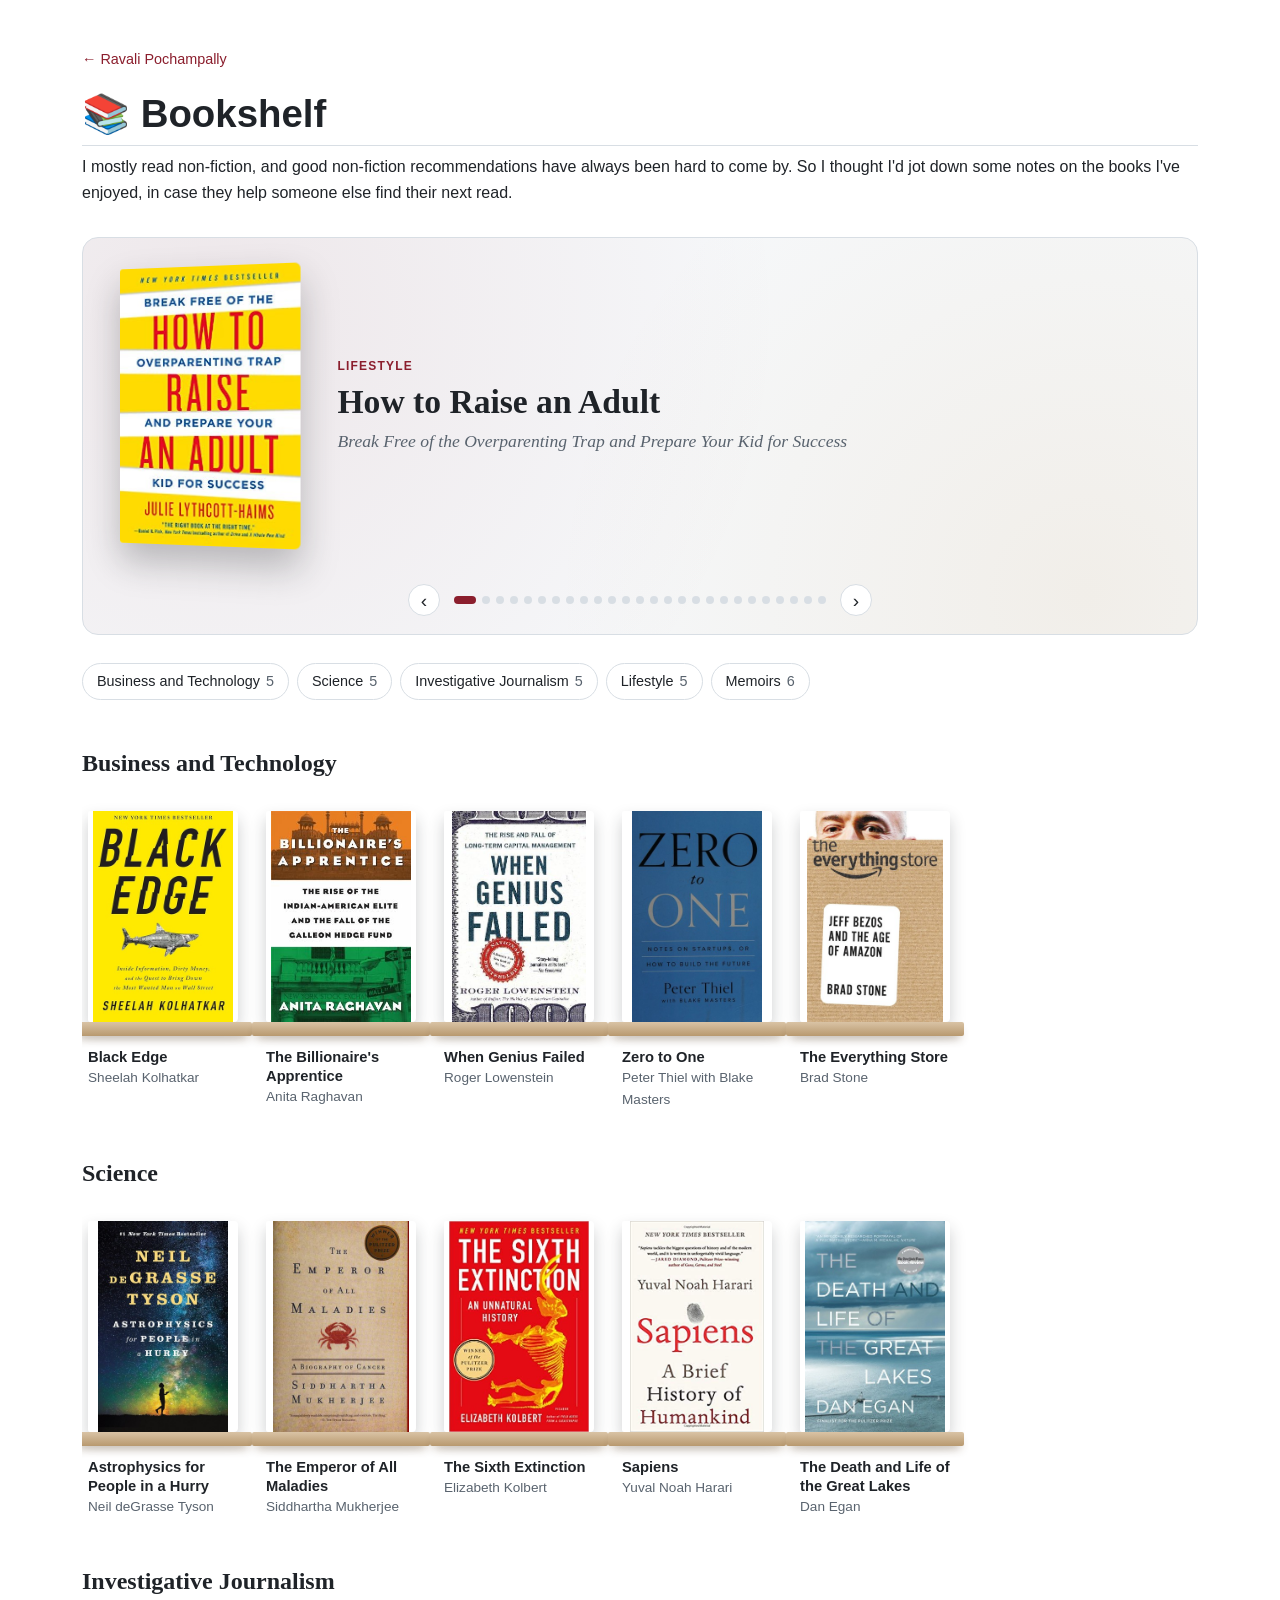
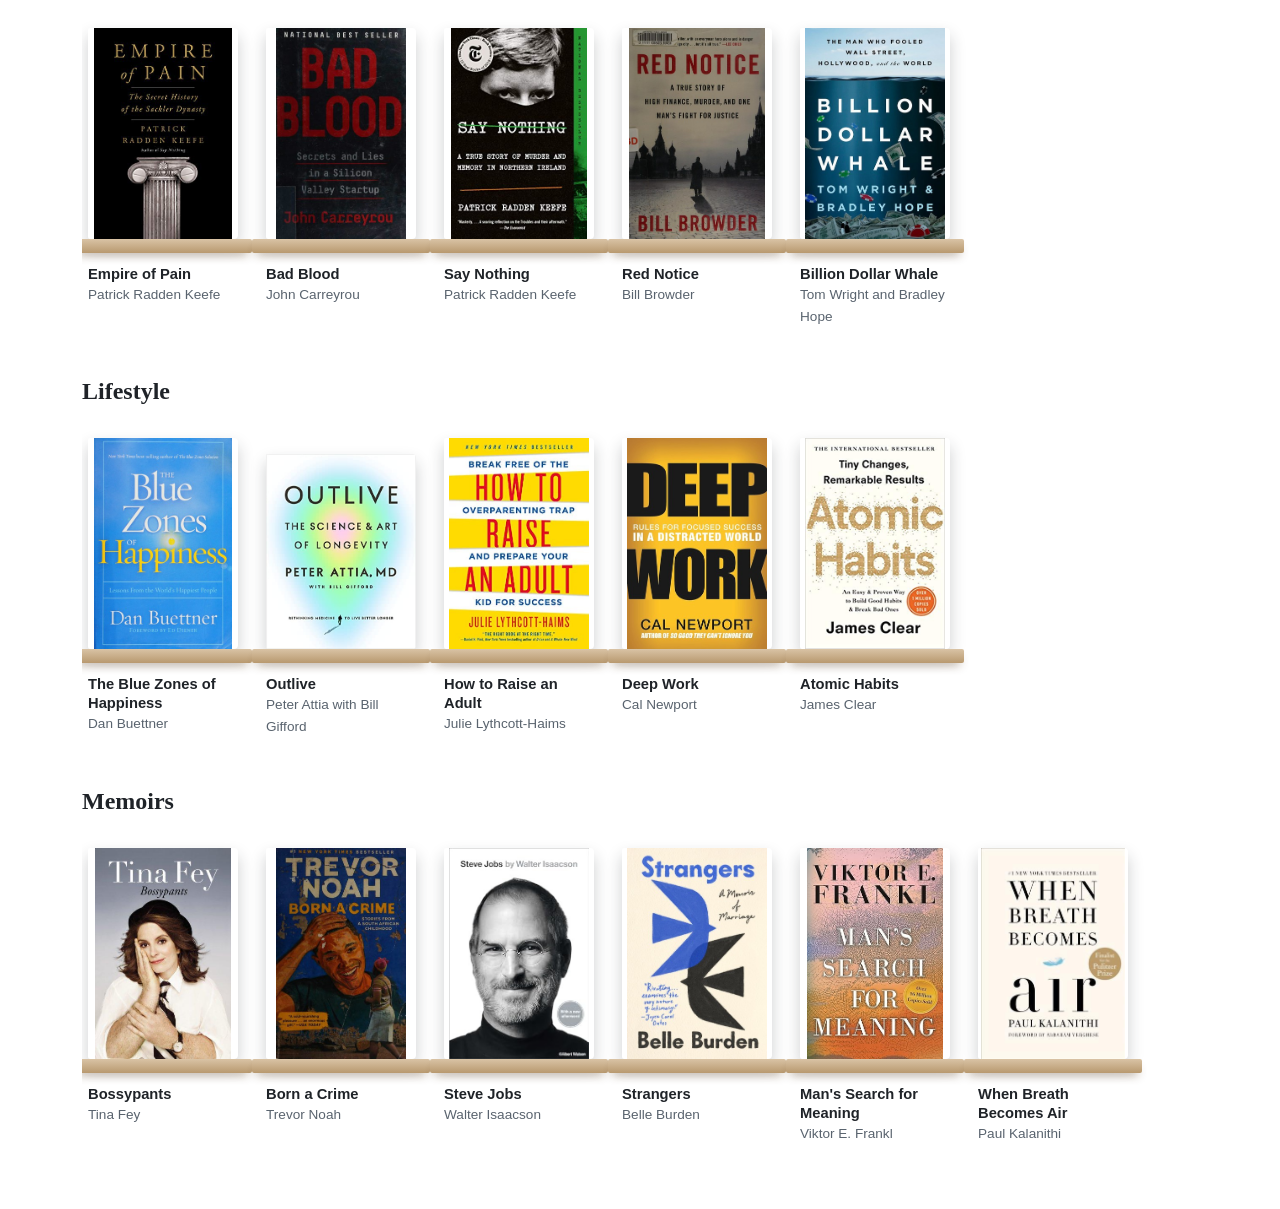
==== commit 5efffd71: "Add Atomic Habits to bookshelf Co-Authored-By: Claude Opus 5.5 <noreply@anthropic.com>" ====
--- a/bookshelf.html
+++ b/bookshelf.html
@@ -65,6 +65,7 @@
         { title: "Outlive", sub: "The Science and Art of Longevity", author: "Peter Attia with Bill Gifford", cover: "outlive", isbn: "9780593236598", note: "" },
         { title: "How to Raise an Adult", sub: "Break Free of the Overparenting Trap and Prepare Your Kid for Success", author: "Julie Lythcott-Haims", cover: "how-to-raise-an-adult", isbn: "9781627791779", note: "" },
         { title: "Deep Work", sub: "Rules for Focused Success in a Distracted World", author: "Cal Newport", cover: "deep-work", isbn: "9781455586691", note: "" },
+        { title: "Atomic Habits", sub: "An Easy & Proven Way to Build Good Habits & Break Bad Ones", author: "James Clear", cover: "atomic-habits", isbn: "9780735211292", url: "https://bookshop.org/p/books/atomic-habits-an-easy-proven-way-to-build-good-habits-break-bad-ones-james-clear/072529306f5772fe?ean=9780735211292", note: "" },
       ]},
       { section: "Memoirs", items: [
         { title: "Bossypants", author: "Tina Fey", cover: "bossypants", isbn: "9780316056861", note: "" },
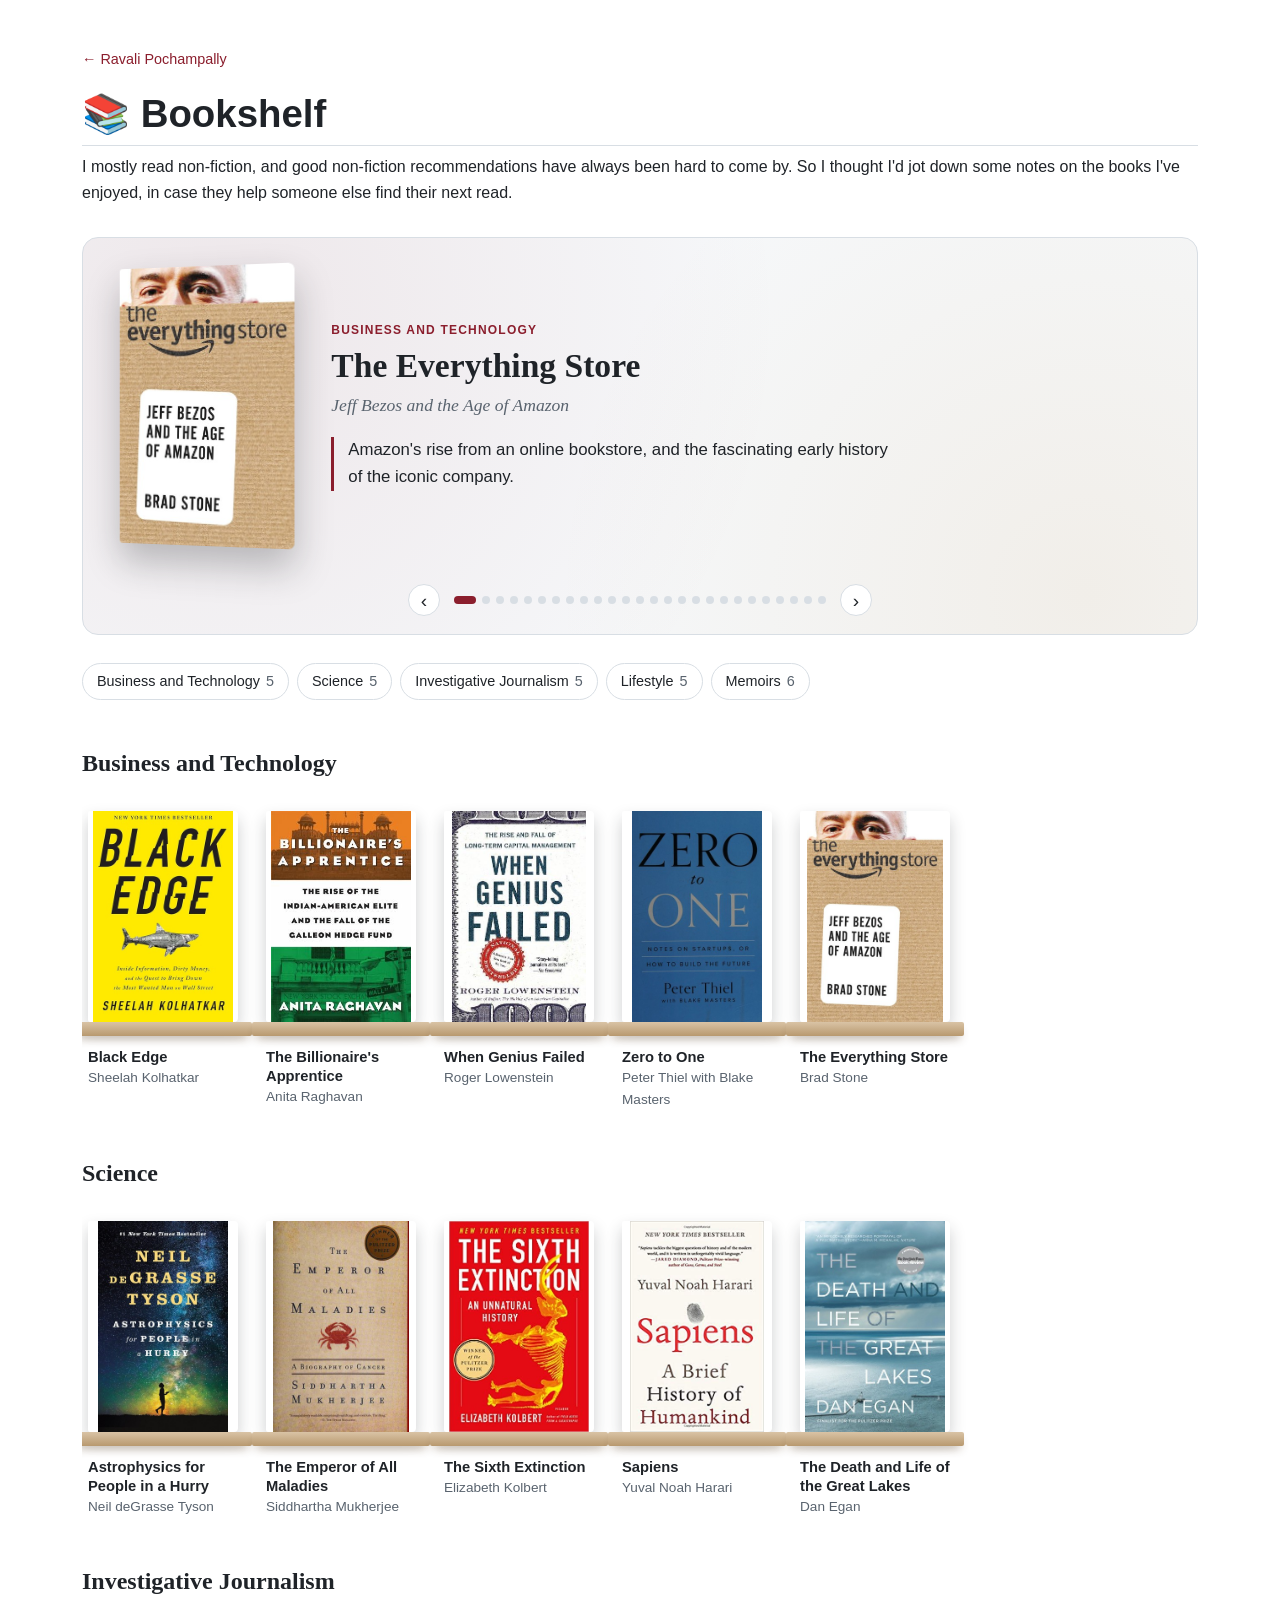
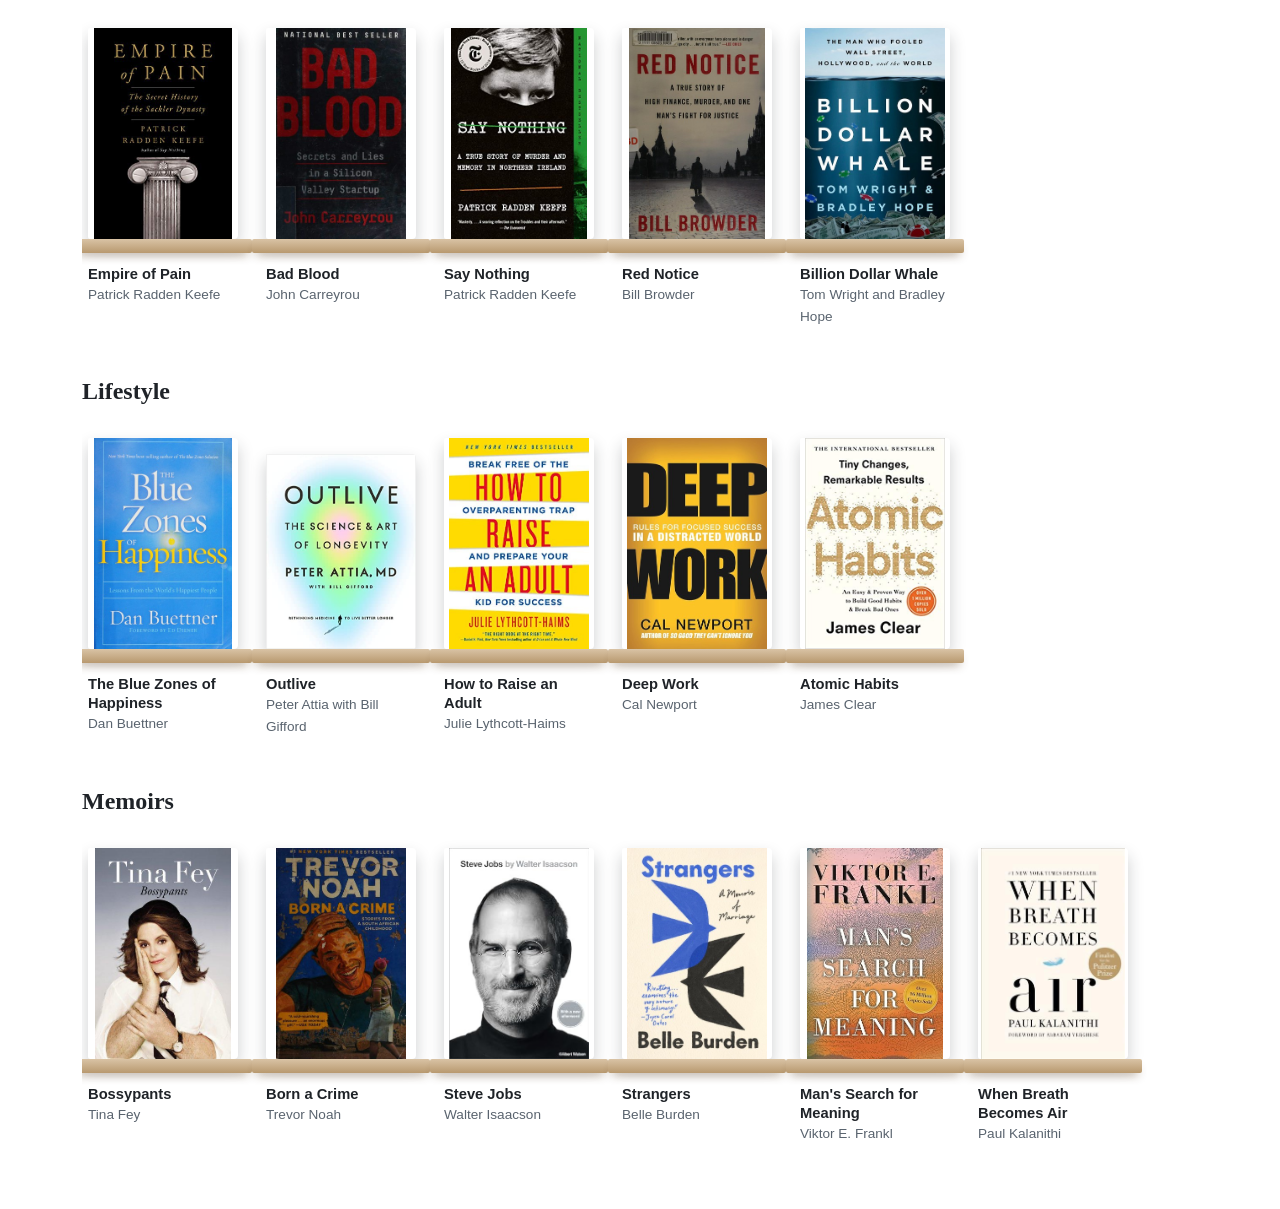
==== commit a040c6fd: "Add bookshelf snippets; tighten home intro Co-Authored-By: Claude Opus 5.5 <noreply@anthropic.com>" ====
--- a/bookshelf.html
+++ b/bookshelf.html
@@ -40,40 +40,40 @@
     */
     const BOOKS = [
       { section: "Business and Technology", items: [
-        { title: "Black Edge", sub: "Inside Information, Dirty Money, and the Quest to Bring Down the Most Wanted Man on Wall Street", author: "Sheelah Kolhatkar", cover: "black-edge", isbn: "9780812985795", note: "" },
-        { title: "The Billionaire's Apprentice", sub: "The Rise of the Indian-American Elite and the Fall of the Galleon Hedge Fund", author: "Anita Raghavan", cover: "billionaires-apprentice", isbn: "9781455504039", note: "" },
-        { title: "When Genius Failed", sub: "The Rise and Fall of Long-Term Capital Management", author: "Roger Lowenstein", cover: "when-genius-failed", isbn: "9780375758256", note: "" },
-        { title: "Zero to One", sub: "Notes on Startups, or How to Build the Future", author: "Peter Thiel with Blake Masters", cover: "zero-to-one", isbn: "9780804139298", note: "" },
-        { title: "The Everything Store", sub: "Jeff Bezos and the Age of Amazon", author: "Brad Stone", cover: "everything-store", isbn: "9780316219266", note: "" },
+        { title: "Black Edge", sub: "Inside Information, Dirty Money, and the Quest to Bring Down the Most Wanted Man on Wall Street", author: "Sheelah Kolhatkar", cover: "black-edge", isbn: "9780812985795", note: "How the SEC and FBI spent years trying to catch Steve Cohen and SAC Capital, and why it was so hard to make the case stick." },
+        { title: "The Billionaire's Apprentice", sub: "The Rise of the Indian-American Elite and the Fall of the Galleon Hedge Fund", author: "Anita Raghavan", cover: "billionaires-apprentice", isbn: "9781455504039", note: "The Galleon insider trading case, where the accused, Raj Rajaratnam and Rajat Gupta, and the prosecutor, Preet Bharara, were all South Asian immigrants. It doubles as a portrait of a generation that rose to the top of Wall Street and corporate America." },
+        { title: "When Genius Failed", sub: "The Rise and Fall of Long-Term Capital Management", author: "Roger Lowenstein", cover: "when-genius-failed", isbn: "9780375758256", note: "Two Nobel laureates, a team of star traders, and a fund that nearly took down Wall Street in 1998. Fascinating case study of when mathematical models can lead you astray." },
+        { title: "Zero to One", sub: "Notes on Startups, or How to Build the Future", author: "Peter Thiel with Blake Masters", cover: "zero-to-one", isbn: "9780804139298", note: "Short and opinionated. Lessons learnt from building startups and thinking about the future." },
+        { title: "The Everything Store", sub: "Jeff Bezos and the Age of Amazon", author: "Brad Stone", cover: "everything-store", isbn: "9780316219266", note: "Amazon's rise from an online bookstore, and the fascinating early history of the iconic company." },
       ]},
       { section: "Science", items: [
-        { title: "Astrophysics for People in a Hurry", author: "Neil deGrasse Tyson", cover: "astrophysics", isbn: "9780393609394", note: "" },
-        { title: "The Emperor of All Maladies", sub: "A Biography of Cancer", author: "Siddhartha Mukherjee", cover: "emperor-of-all-maladies", isbn: "9781439170915", note: "" },
-        { title: "The Sixth Extinction", sub: "An Unnatural History", author: "Elizabeth Kolbert", cover: "sixth-extinction", isbn: "9781250062185", note: "" },
-        { title: "Sapiens", sub: "A Brief History of Humankind", author: "Yuval Noah Harari", cover: "sapiens", isbn: "9780062316097", note: "" },
-        { title: "The Death and Life of the Great Lakes", author: "Dan Egan", cover: "death-and-life-great-lakes", isbn: "9780393355550", url: "https://bookshop.org/p/books/the-death-and-life-of-the-great-lakes-dan-egan/406b91a2994bd4eb?ean=9780393355550", note: "" },
+        { title: "Astrophysics for People in a Hurry", author: "Neil deGrasse Tyson", cover: "astrophysics", isbn: "9780393609394", note: "The universe in about 200 pages. Each chapter is short enough to read in one sitting." },
+        { title: "The Emperor of All Maladies", sub: "A Biography of Cancer", author: "Siddhartha Mukherjee", cover: "emperor-of-all-maladies", isbn: "9781439170915", note: "A history of cancer written like a biography, with as much about the doctors and patients as the science." },
+        { title: "The Sixth Extinction", sub: "An Unnatural History", author: "Elizabeth Kolbert", cover: "sixth-extinction", isbn: "9781250062185", note: "Kolbert visits reefs, rainforests and labs to show an extinction that is happening now, not someday." },
+        { title: "Sapiens", sub: "A Brief History of Humankind", author: "Yuval Noah Harari", cover: "sapiens", isbn: "9780062316097", note: "All of human history built around one idea. We're the only species that cooperates through shared stories like money, nations and religion." },
+        { title: "The Death and Life of the Great Lakes", author: "Dan Egan", cover: "death-and-life-great-lakes", isbn: "9780393355550", url: "https://bookshop.org/p/books/the-death-and-life-of-the-great-lakes-dan-egan/406b91a2994bd4eb?ean=9780393355550", note: "How invasive mussels, shipping canals and farm runoff remade the Great Lakes. Much more gripping than a book about lakes has any right to be." },
       ]},
       { section: "Investigative Journalism", items: [
-        { title: "Empire of Pain", sub: "The Secret History of the Sackler Dynasty", author: "Patrick Radden Keefe", cover: "empire-of-pain", isbn: "9780385545686", note: "" },
-        { title: "Bad Blood", sub: "Secrets and Lies in a Silicon Valley Startup", author: "John Carreyrou", cover: "bad-blood", isbn: "9781524731656", note: "" },
-        { title: "Say Nothing", sub: "A True Story of Murder and Memory in Northern Ireland", author: "Patrick Radden Keefe", cover: "say-nothing", isbn: "9780307279286", note: "" },
-        { title: "Red Notice", sub: "A True Story of High Finance, Murder, and One Man's Fight for Justice", author: "Bill Browder", cover: "red-notice", isbn: "9781476755748", note: "" },
-        { title: "Billion Dollar Whale", sub: "The Man Who Fooled Wall Street, Hollywood, and the World", author: "Tom Wright and Bradley Hope", cover: "billion-dollar-whale", isbn: "9780316436472", url: "https://bookshop.org/p/books/billion-dollar-whale-the-man-who-fooled-wall-street-hollywood-and-the-world-bradley-hope/942546a451bd9199?ean=9780316436472", note: "" },
+        { title: "Empire of Pain", sub: "The Secret History of the Sackler Dynasty", author: "Patrick Radden Keefe", cover: "empire-of-pain", isbn: "9780385545686", note: "Three generations of the Sackler family, from marketing Valium to selling OxyContin. Infuriating, and meticulously reported." },
+        { title: "Bad Blood", sub: "Secrets and Lies in a Silicon Valley Startup", author: "John Carreyrou", cover: "bad-blood", isbn: "9781524731656", note: "The Theranos story from the WSJ reporter who broke it. Every chapter makes you wonder how nobody stopped it sooner." },
+        { title: "Say Nothing", sub: "A True Story of Murder and Memory in Northern Ireland", author: "Patrick Radden Keefe", cover: "say-nothing", isbn: "9780307279286", note: "Starts with a mother of ten taken from her Belfast home in 1972 and widens into a gripping story of the Troubles, where silence is the ultimate survival tactic." },
+        { title: "Red Notice", sub: "A True Story of High Finance, Murder, and One Man's Fight for Justice", author: "Bill Browder", cover: "red-notice", isbn: "9781476755748", note: "An investor uncovers a massive tax fraud in Russia, and his lawyer dies in prison for it. The story behind the Magnitsky Act." },
+        { title: "Billion Dollar Whale", sub: "The Man Who Fooled Wall Street, Hollywood, and the World", author: "Tom Wright and Bradley Hope", cover: "billion-dollar-whale", isbn: "9780316436472", url: "https://bookshop.org/p/books/billion-dollar-whale-the-man-who-fooled-wall-street-hollywood-and-the-world-bradley-hope/942546a451bd9199?ean=9780316436472", note: "How Jho Low siphoned billions from Malaysia's 1MDB fund and spent it on yachts, parties and a Hollywood movie." },
       ]},
       { section: "Lifestyle", items: [
-        { title: "The Blue Zones of Happiness", sub: "Lessons from the World's Happiest People", author: "Dan Buettner", cover: "blue-zones-happiness", isbn: "9781426218484", note: "" },
-        { title: "Outlive", sub: "The Science and Art of Longevity", author: "Peter Attia with Bill Gifford", cover: "outlive", isbn: "9780593236598", note: "" },
-        { title: "How to Raise an Adult", sub: "Break Free of the Overparenting Trap and Prepare Your Kid for Success", author: "Julie Lythcott-Haims", cover: "how-to-raise-an-adult", isbn: "9781627791779", note: "" },
-        { title: "Deep Work", sub: "Rules for Focused Success in a Distracted World", author: "Cal Newport", cover: "deep-work", isbn: "9781455586691", note: "" },
-        { title: "Atomic Habits", sub: "An Easy & Proven Way to Build Good Habits & Break Bad Ones", author: "James Clear", cover: "atomic-habits", isbn: "9780735211292", url: "https://bookshop.org/p/books/atomic-habits-an-easy-proven-way-to-build-good-habits-break-bad-ones-james-clear/072529306f5772fe?ean=9780735211292", note: "" },
+        { title: "The Blue Zones of Happiness", sub: "Lessons from the World's Happiest People", author: "Dan Buettner", cover: "blue-zones-happiness", isbn: "9781426218484", note: "Buettner studies the places where people are happiest and boils it down to things you can actually change, like where you live, who you spend time with and how you work." },
+        { title: "Outlive", sub: "The Science and Art of Longevity", author: "Peter Attia with Bill Gifford", cover: "outlive", isbn: "9780593236598", note: "A practical take on living longer and living better. The chapters on exercise, strength training, and glucose monitoring are helpful." },
+        { title: "How to Raise an Adult", sub: "Break Free of the Overparenting Trap and Prepare Your Kid for Success", author: "Julie Lythcott-Haims", cover: "how-to-raise-an-adult", isbn: "9781627791779", note: "Written by a former Stanford dean of freshmen who saw the negative effects of overparenting up close." },
+        { title: "Deep Work", sub: "Rules for Focused Success in a Distracted World", author: "Cal Newport", cover: "deep-work", isbn: "9781455586691", note: "A clear case for long, undistracted stretches of focus, with concrete ways to get more of them." },
+        { title: "Atomic Habits", sub: "An Easy & Proven Way to Build Good Habits & Break Bad Ones", author: "James Clear", cover: "atomic-habits", isbn: "9780735211292", url: "https://bookshop.org/p/books/atomic-habits-an-easy-proven-way-to-build-good-habits-break-bad-ones-james-clear/072529306f5772fe?ean=9780735211292", note: "The idea of building habits that stick by making small shifts in your lifestyle." },
       ]},
       { section: "Memoirs", items: [
-        { title: "Bossypants", author: "Tina Fey", cover: "bossypants", isbn: "9780316056861", note: "" },
-        { title: "Born a Crime", sub: "Stories from a South African Childhood", author: "Trevor Noah", cover: "born-a-crime", isbn: "9780399588198", note: "" },
-        { title: "Steve Jobs", author: "Walter Isaacson", cover: "steve-jobs", isbn: "9781451648539", note: "" },
-        { title: "Strangers", sub: "A Memoir of a Marriage", author: "Belle Burden", cover: "strangers", isbn: "9780593733318", note: "" },
-        { title: "Man's Search for Meaning", author: "Viktor E. Frankl", cover: "mans-search-for-meaning", isbn: "9780807014271", note: "" },
-        { title: "When Breath Becomes Air", author: "Paul Kalanithi", cover: "when-breath-becomes-air", isbn: "9780812988406", note: "" },
+        { title: "Bossypants", author: "Tina Fey", cover: "bossypants", isbn: "9780316056861", note: "Tina Fey on growing up, SNL and 30 Rock. Very funny, and sharper about work than you'd expect." },
+        { title: "Born a Crime", sub: "Stories from a South African Childhood", author: "Trevor Noah", cover: "born-a-crime", isbn: "9780399588198", note: "Trevor Noah's childhood in apartheid South Africa, where his very existence was illegal. Check out the audiobook for Noah's narration, which adds a lot of humor and context." },
+        { title: "Steve Jobs", author: "Walter Isaacson", cover: "steve-jobs", isbn: "9781451648539", note: "The biography of Steve Jobs, based on extensive interviews with him and those around him. It captures his vision, drive, and complexity." },
+        { title: "Strangers", sub: "A Memoir of a Marriage", author: "Belle Burden", cover: "strangers", isbn: "9780593733318", note: "A memoir about a long marriage that ended without warning, and realizing how little she knew the person she'd married." },
+        { title: "Man's Search for Meaning", author: "Viktor E. Frankl", cover: "mans-search-for-meaning", isbn: "9780807014271", note: "Deeply moving account of Frankl's experiences in the Nazi camps, and his argument that meaning, more than pleasure, is what keeps people going." },
+        { title: "When Breath Becomes Air", author: "Paul Kalanithi", cover: "when-breath-becomes-air", isbn: "9780812988406", note: "A young neurosurgeon writes about his own terminal cancer diagnosis. Short, and very hard to forget." },
       ]},
     ];
 
